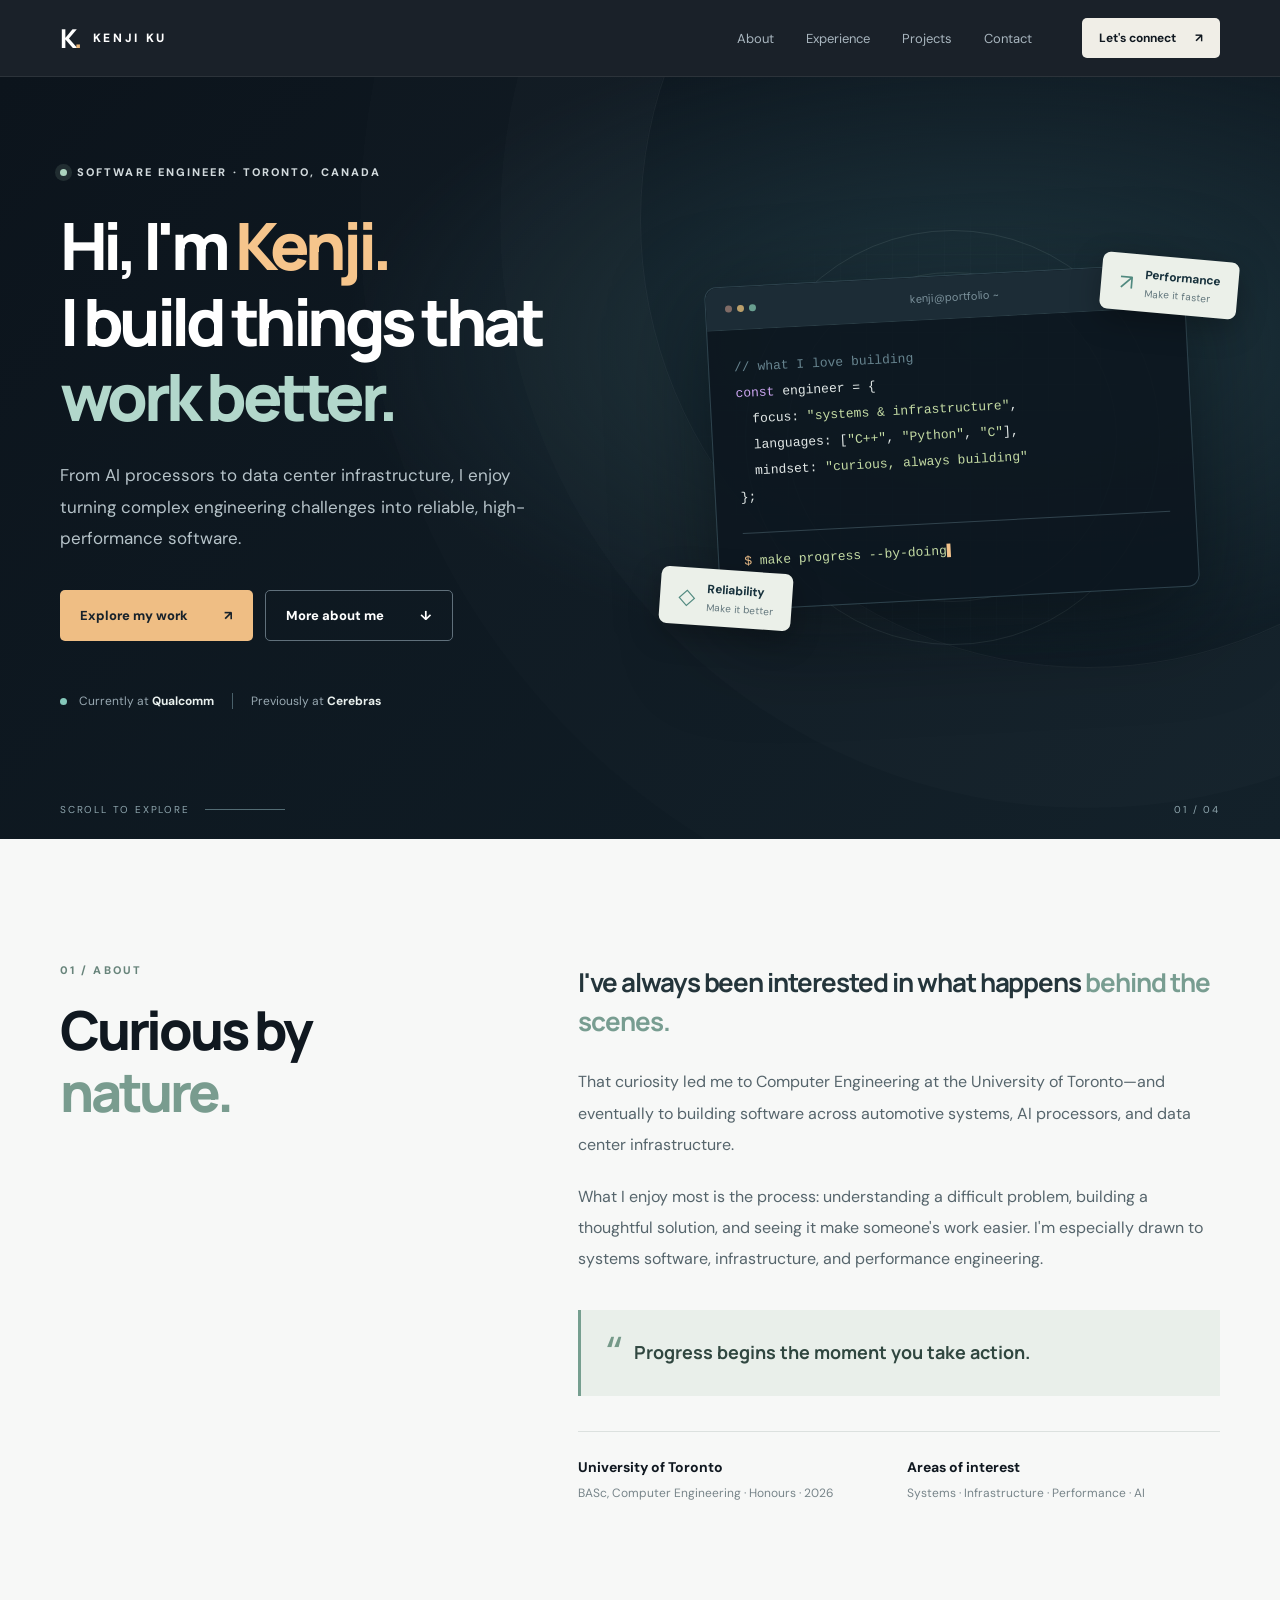
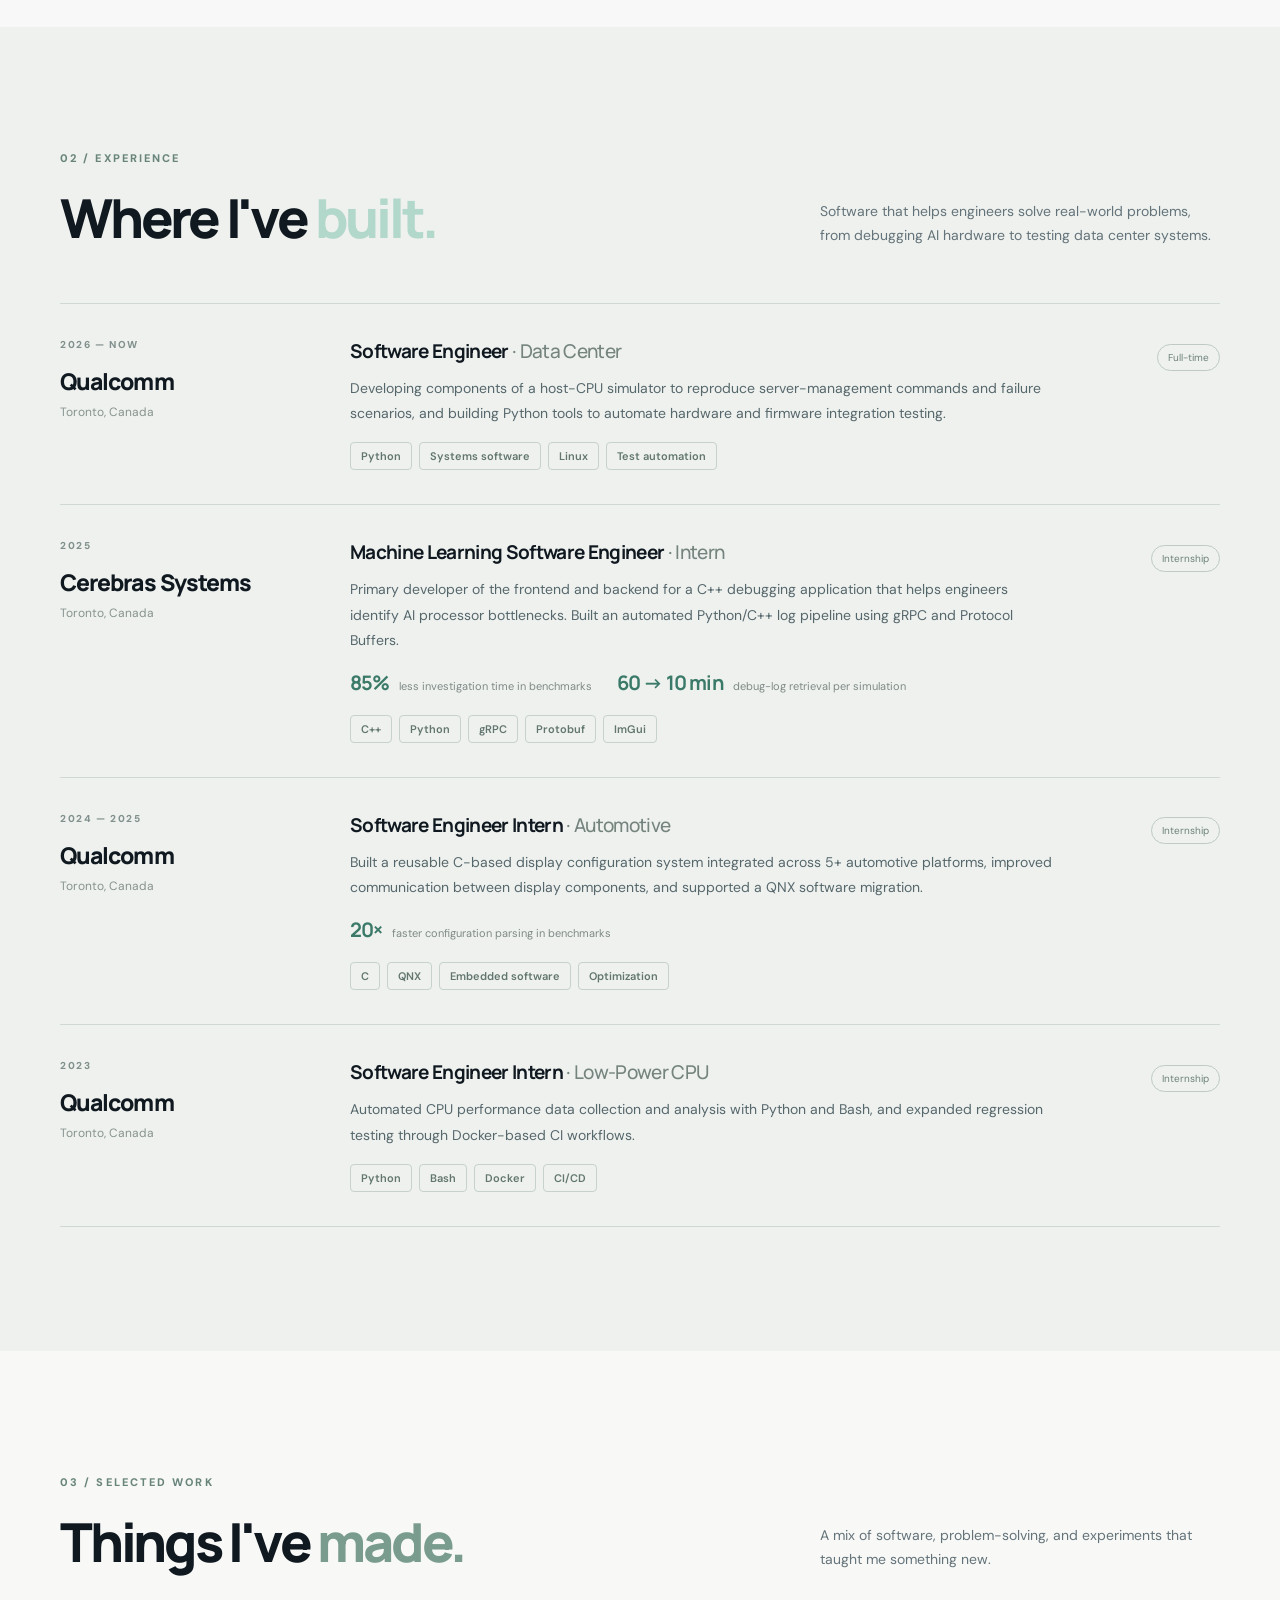
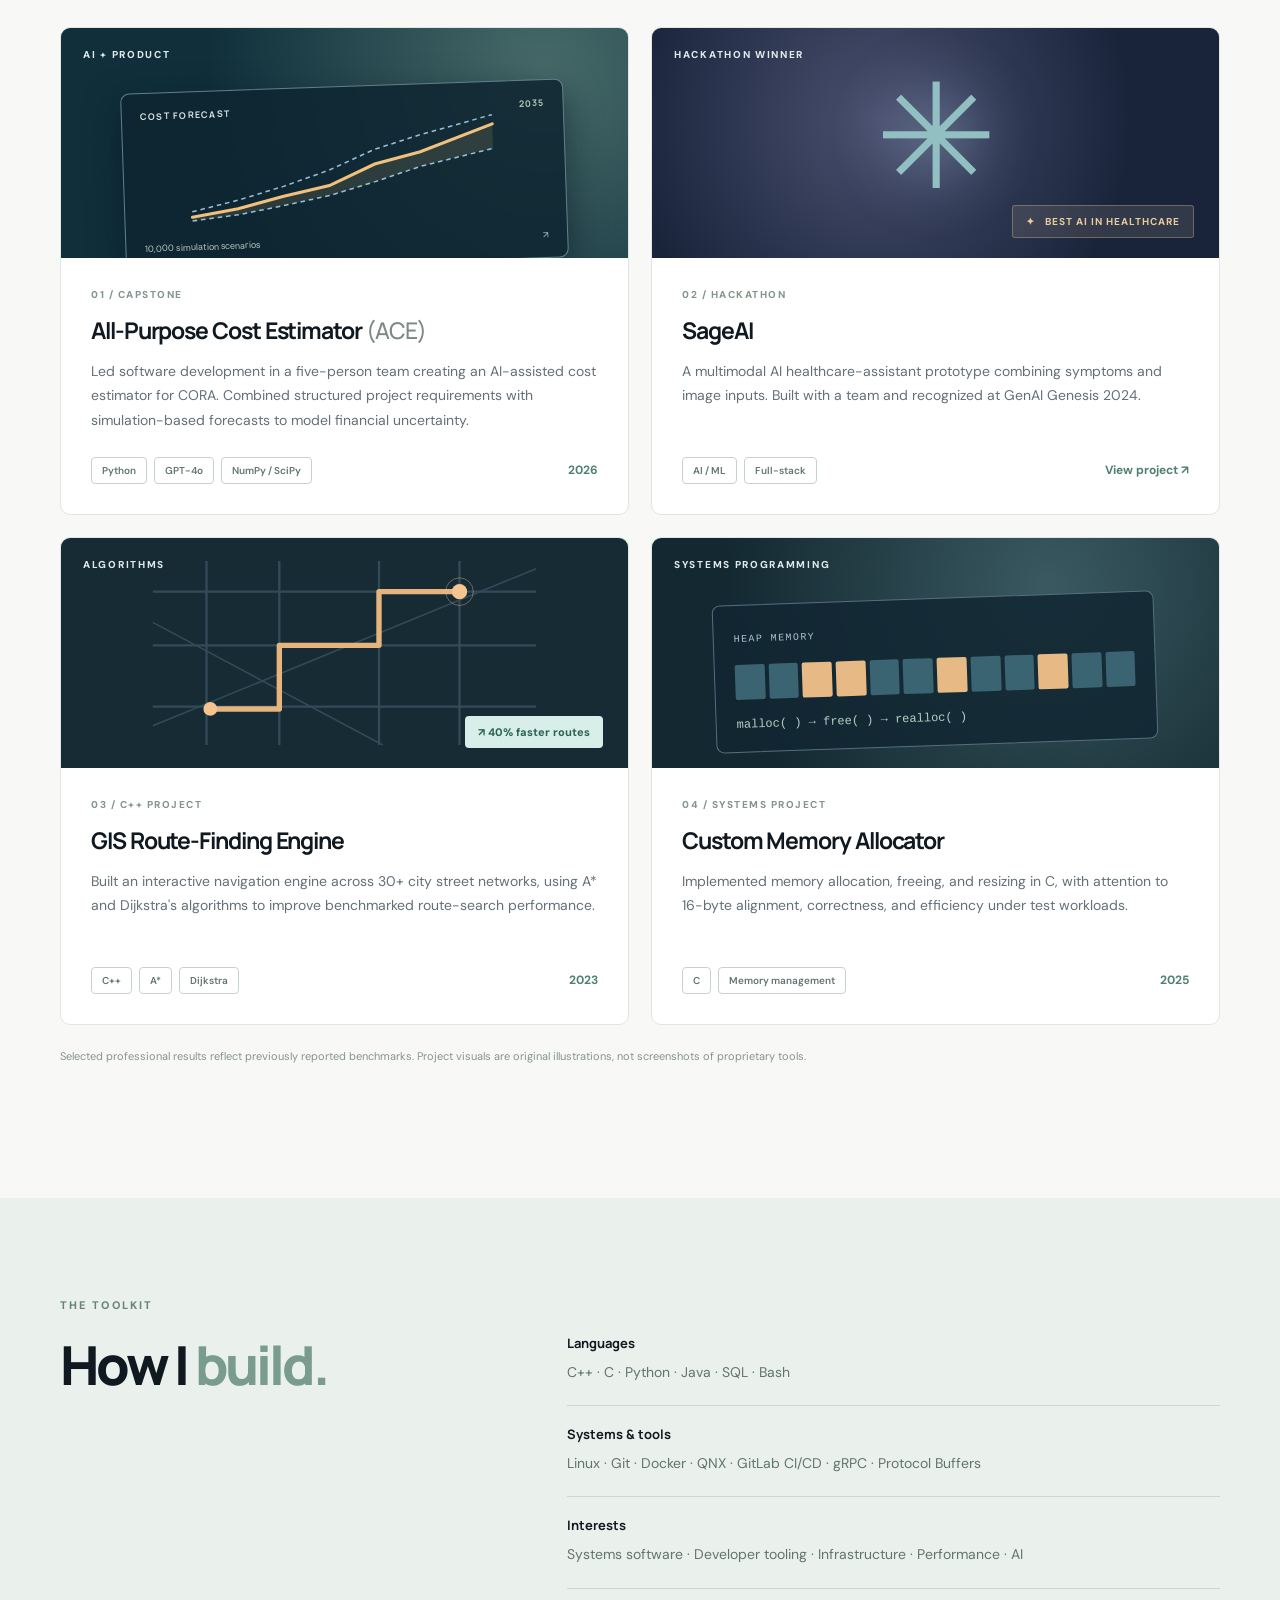
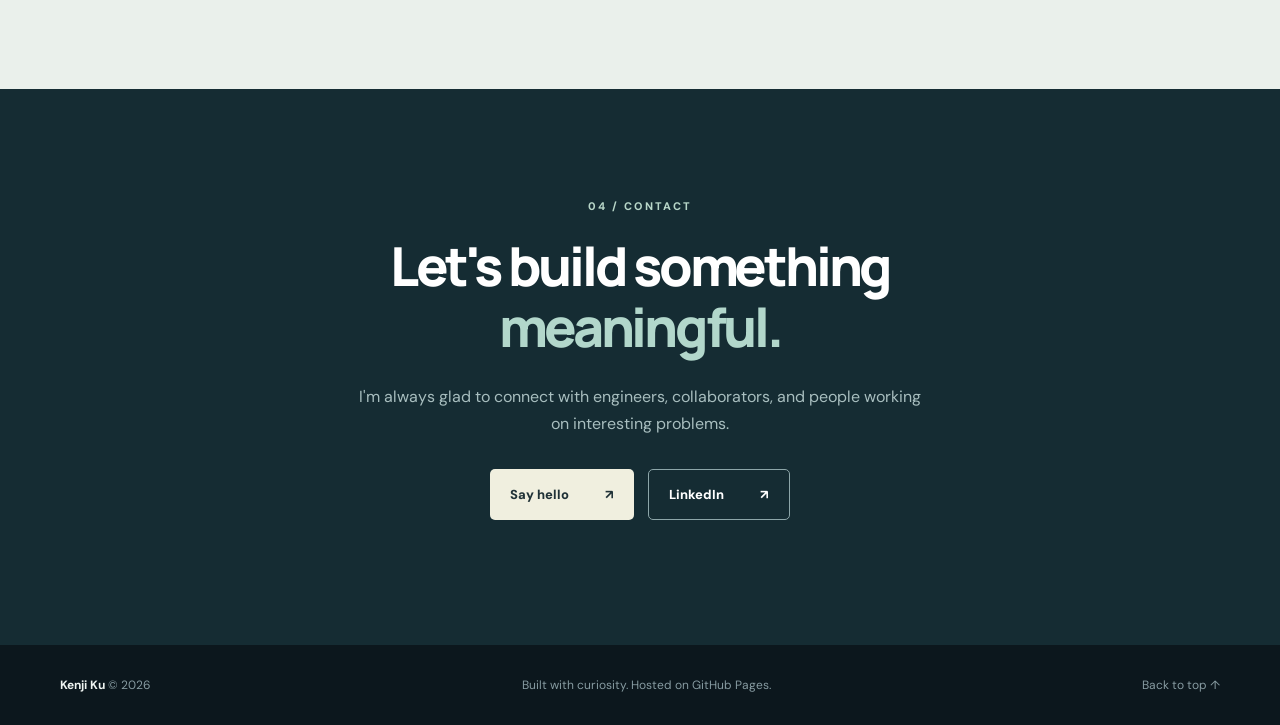
==== index.html @ 63a319c4 "Add files via upload" ====
<!doctype html>
<html lang="en">
<head>
  <meta charset="UTF-8" />
  <meta name="viewport" content="width=device-width, initial-scale=1" />
  <meta name="theme-color" content="#0c1118" />
  <meta name="description" content="Kenji Ku — Software Engineer building systems software, developer tools, and high-performance infrastructure." />
  <meta property="og:title" content="Kenji Ku | Software Engineer" />
  <meta property="og:description" content="Systems software, infrastructure, C++ and Python. Explore selected work and projects by Kenji Ku." />
  <meta property="og:type" content="website" />
  <title>Kenji Ku — Software Engineer</title>
  <link rel="icon" href="assets/favicon.svg" type="image/svg+xml" />
  <link rel="stylesheet" href="style.css" />
  <script defer src="script.js"></script>
</head>
<body>
  <a class="skip" href="#main">Skip to content</a>
  <header class="site-header"><div class="wrap nav">
    <a href="#top" class="brand"><span class="brand-mark">K<span class="accent">.</span></span><span>KENJI KU</span></a>
    <nav id="primary-nav" aria-label="Main navigation"><a href="#about">About</a><a href="#experience">Experience</a><a href="#projects">Projects</a><a href="#contact">Contact</a></nav>
    <a class="nav-action" href="mailto:kenji270403@gmail.com">Let's connect <span aria-hidden="true">↗</span></a>
    <button class="menu-toggle" type="button" aria-label="Toggle menu" aria-expanded="false" aria-controls="primary-nav"><span></span><span></span><span></span></button>
  </div></header>
  <main id="main">
    <section class="hero" id="top"><div class="hero-glow"></div><div class="wrap hero-grid">
      <div class="hero-copy">
        <div class="eyebrow"><span class="pulse"></span> SOFTWARE ENGINEER · TORONTO, CANADA</div>
        <h1>Hi, I'm <span class="name">Kenji.</span><br/>I build things that <em>work better.</em></h1>
        <p class="hero-intro">From AI processors to data center infrastructure, I enjoy turning complex engineering challenges into reliable, high-performance software.</p>
        <div class="hero-buttons"><a class="button button-primary" href="#projects">Explore my work <span>↗</span></a><a class="button button-ghost" href="#about">More about me <span>↓</span></a></div>
        <div class="hero-meta"><span><i></i> Currently at <strong>Qualcomm</strong></span><span class="meta-divider"></span><span>Previously at <strong>Cerebras</strong></span></div>
      </div>
      <div class="hero-art" aria-label="Illustration of interconnected software modules">
        <div class="art-grid"></div><div class="art-orbit orbit-a"></div><div class="art-orbit orbit-b"></div>
        <div class="terminal"><div class="terminal-top"><span class="dots"><b></b><b></b><b></b></span><span>kenji@portfolio ~</span><span>⌘</span></div><div class="terminal-body"><span class="term-muted">// what I love building</span><p><span class="term-purple">const</span> engineer = {</p><p>&nbsp; focus: <span class="term-green">"systems & infrastructure"</span>,</p><p>&nbsp; languages: [<span class="term-green">"C++"</span>, <span class="term-green">"Python"</span>, <span class="term-green">"C"</span>],</p><p>&nbsp; mindset: <span class="term-green">"curious, always building"</span></p><p>};</p><div class="terminal-line">$ <span class="type-text">make progress --by-doing</span><span class="caret">▌</span></div></div></div>
        <div class="floating-chip chip-top"><span class="chip-icon">↗</span><span><strong>Performance</strong><small>Make it faster</small></span></div><div class="floating-chip chip-bottom"><span class="chip-icon">◇</span><span><strong>Reliability</strong><small>Make it better</small></span></div>
      </div>
    </div><div class="wrap hero-bottom"><span>SCROLL TO EXPLORE</span><span class="scroll-line"></span><span>01 / 04</span></div></section>

    <section class="section about-section" id="about"><div class="wrap section-grid"><div class="section-side"><div class="section-num">01 / ABOUT</div><h2>Curious by<br/><em>nature.</em></h2></div><div class="section-main"><p class="lead">I've always been interested in what happens <span>behind the scenes.</span></p><p>That curiosity led me to Computer Engineering at the University of Toronto—and eventually to building software across automotive systems, AI processors, and data center infrastructure.</p><p>What I enjoy most is the process: understanding a difficult problem, building a thoughtful solution, and seeing it make someone's work easier. I'm especially drawn to systems software, infrastructure, and performance engineering.</p><div class="quote"><span>“</span><p>Progress begins the moment you take action.</p></div><div class="facts"><div><strong>University of Toronto</strong><small>BASc, Computer Engineering · Honours · 2026</small></div><div><strong>Areas of interest</strong><small>Systems · Infrastructure · Performance · AI</small></div></div></div></div></section>

    <section class="section experience-section" id="experience"><div class="wrap"><div class="section-heading"><div><div class="section-num">02 / EXPERIENCE</div><h2>Where I've <em>built.</em></h2></div><p>Software that helps engineers solve real-world problems, from debugging AI hardware to testing data center systems.</p></div>
      <div class="timeline">
        <article class="job"><div class="job-left"><div class="job-year">2026 — NOW</div><div class="job-company">Qualcomm</div><div class="job-place">Toronto, Canada</div></div><div class="job-content"><div class="job-top"><h3>Software Engineer <span>· Data Center</span></h3><span class="job-type">Full-time</span></div><p>Developing components of a host-CPU simulator to reproduce server-management commands and failure scenarios, and building Python tools to automate hardware and firmware integration testing.</p><div class="chips"><span>Python</span><span>Systems software</span><span>Linux</span><span>Test automation</span></div></div></article>
        <article class="job"><div class="job-left"><div class="job-year">2025</div><div class="job-company">Cerebras Systems</div><div class="job-place">Toronto, Canada</div></div><div class="job-content"><div class="job-top"><h3>Machine Learning Software Engineer <span>· Intern</span></h3><span class="job-type">Internship</span></div><p>Primary developer of the frontend and backend for a C++ debugging application that helps engineers identify AI processor bottlenecks. Built an automated Python/C++ log pipeline using gRPC and Protocol Buffers.</p><div class="impact"><strong>85%</strong><span>less investigation time in benchmarks</span><strong>60 → 10 min</strong><span>debug-log retrieval per simulation</span></div><div class="chips"><span>C++</span><span>Python</span><span>gRPC</span><span>Protobuf</span><span>ImGui</span></div></div></article>
        <article class="job"><div class="job-left"><div class="job-year">2024 — 2025</div><div class="job-company">Qualcomm</div><div class="job-place">Toronto, Canada</div></div><div class="job-content"><div class="job-top"><h3>Software Engineer Intern <span>· Automotive</span></h3><span class="job-type">Internship</span></div><p>Built a reusable C-based display configuration system integrated across 5+ automotive platforms, improved communication between display components, and supported a QNX software migration.</p><div class="impact"><strong>20×</strong><span>faster configuration parsing in benchmarks</span></div><div class="chips"><span>C</span><span>QNX</span><span>Embedded software</span><span>Optimization</span></div></div></article>
        <article class="job"><div class="job-left"><div class="job-year">2023</div><div class="job-company">Qualcomm</div><div class="job-place">Toronto, Canada</div></div><div class="job-content"><div class="job-top"><h3>Software Engineer Intern <span>· Low-Power CPU</span></h3><span class="job-type">Internship</span></div><p>Automated CPU performance data collection and analysis with Python and Bash, and expanded regression testing through Docker-based CI workflows.</p><div class="chips"><span>Python</span><span>Bash</span><span>Docker</span><span>CI/CD</span></div></div></article>
      </div>
    </div></section>

    <section class="section projects-section" id="projects"><div class="wrap"><div class="section-heading"><div><div class="section-num">03 / SELECTED WORK</div><h2>Things I've <em>made.</em></h2></div><p>A mix of software, problem-solving, and experiments that taught me something new.</p></div>
      <div class="project-grid">
        <article class="project project-large"><div class="project-visual visual-ace"><span class="visual-label">AI + PRODUCT</span><div class="chart-art"><div class="chart-title">COST FORECAST <span>2035</span></div><svg viewBox="0 0 420 150" role="img" aria-label="Illustrative forecast chart"><path d="M10 125 L70 116 L130 102 L190 90 L250 64 L310 50 L405 17" fill="none" stroke="#f1c07d" stroke-width="4" stroke-linecap="round"/><path d="M10 130 L70 124 L130 114 L190 103 L250 87 L310 69 L405 49" fill="none" stroke="#96bed7" stroke-width="2" stroke-dasharray="6 5"/><path d="M10 118 L70 105 L130 89 L190 70 L250 45 L310 28 L405 5" fill="none" stroke="#96bed7" stroke-width="2" stroke-dasharray="6 5"/><path d="M10 125 L70 116 L130 102 L190 90 L250 64 L310 50 L405 17 L405 49 L310 69 L250 87 L190 103 L130 114 L70 124 L10 130Z" fill="#f1c07d" opacity=".12"/></svg><div class="chart-bottom">10,000 simulation scenarios <span>↗</span></div></div></div><div class="project-copy"><div class="project-index">01 / CAPSTONE</div><h3>All-Purpose Cost Estimator <span>(ACE)</span></h3><p>Led software development in a five-person team creating an AI-assisted cost estimator for CORA. Combined structured project requirements with simulation-based forecasts to model financial uncertainty.</p><div class="project-footer"><div class="chips"><span>Python</span><span>GPT-4o</span><span>NumPy / SciPy</span></div><span class="project-year">2026</span></div></div></article>
        <article class="project"><div class="project-visual visual-sage"><span class="visual-label">HACKATHON WINNER</span><div class="sage-emblem">✳</div><div class="award-visual"><span>✦</span> BEST AI IN HEALTHCARE</div></div><div class="project-copy"><div class="project-index">02 / HACKATHON</div><h3>SageAI</h3><p>A multimodal AI healthcare-assistant prototype combining symptoms and image inputs. Built with a team and recognized at GenAI Genesis 2024.</p><div class="project-footer"><div class="chips"><span>AI / ML</span><span>Full-stack</span></div><a class="project-link" href="https://devpost.com/software/sageai" target="_blank" rel="noopener noreferrer" aria-label="View SageAI project on Devpost">View project ↗</a></div></div></article>
        <article class="project"><div class="project-visual visual-map"><span class="visual-label">ALGORITHMS</span><svg class="map-lines" viewBox="0 0 500 240" role="img" aria-label="Stylized street map route illustration"><g fill="none" stroke="#334b58" stroke-width="3"><path d="M0 40H500M0 110H500M0 190H500M70 0V240M165 0V240M295 0V240M400 0V240"/><path d="M0 215L500 10M0 80L300 240" stroke-width="2"/></g><path d="M75 193 L165 193 L165 110 L295 110 L295 40 L400 40" fill="none" stroke="#e5b57d" stroke-width="7" stroke-linecap="round" stroke-linejoin="round"/><circle cx="75" cy="193" r="9" fill="#f6c48f"/><circle cx="400" cy="40" r="10" fill="#f6c48f"/><circle cx="400" cy="40" r="18" fill="none" stroke="#f6c48f" opacity=".5"/></svg><div class="map-badge">↗ 40% faster routes</div></div><div class="project-copy"><div class="project-index">03 / C++ PROJECT</div><h3>GIS Route-Finding Engine</h3><p>Built an interactive navigation engine across 30+ city street networks, using A* and Dijkstra's algorithms to improve benchmarked route-search performance.</p><div class="project-footer"><div class="chips"><span>C++</span><span>A*</span><span>Dijkstra</span></div><span class="project-year">2023</span></div></div></article>
        <article class="project"><div class="project-visual visual-memory"><span class="visual-label">SYSTEMS PROGRAMMING</span><div class="memory-grid"><span class="mem-label">HEAP MEMORY</span><div class="mem-blocks"><i></i><i></i><i class="active"></i><i class="active"></i><i></i><i></i><i class="active"></i><i></i><i></i><i class="active"></i><i></i><i></i></div><div class="mem-code">malloc( ) → free( ) → realloc( )</div></div></div><div class="project-copy"><div class="project-index">04 / SYSTEMS PROJECT</div><h3>Custom Memory Allocator</h3><p>Implemented memory allocation, freeing, and resizing in C, with attention to 16-byte alignment, correctness, and efficiency under test workloads.</p><div class="project-footer"><div class="chips"><span>C</span><span>Memory management</span></div><span class="project-year">2025</span></div></div></article>
      </div>
      <p class="project-note">Selected professional results reflect previously reported benchmarks. Project visuals are original illustrations, not screenshots of proprietary tools.</p>
    </div></section>

    <section class="section skills-section"><div class="wrap"><div class="section-num">THE TOOLKIT</div><div class="skills-row"><h2>How I <em>build.</em></h2><div class="skills-content"><div><h3>Languages</h3><p>C++ · C · Python · Java · SQL · Bash</p></div><div><h3>Systems & tools</h3><p>Linux · Git · Docker · QNX · GitLab CI/CD · gRPC · Protocol Buffers</p></div><div><h3>Interests</h3><p>Systems software · Developer tooling · Infrastructure · Performance · AI</p></div></div></div></div></section>
    <section class="contact-section" id="contact"><div class="wrap contact-inner"><div class="section-num">04 / CONTACT</div><h2>Let's build something <em>meaningful.</em></h2><p>I'm always glad to connect with engineers, collaborators, and people working on interesting problems.</p><div class="contact-actions"><a class="button button-light" href="mailto:kenji270403@gmail.com">Say hello <span>↗</span></a><a class="button button-outline-light" href="https://www.linkedin.com/in/kenji-ku/" target="_blank" rel="noopener noreferrer">LinkedIn <span>↗</span></a></div></div></section>
  </main>
  <footer><div class="wrap footer-inner"><span><strong>Kenji Ku</strong> © <span id="year">2026</span></span><span>Built with curiosity. Hosted on GitHub Pages.</span><a href="#top">Back to top ↑</a></div></footer>
</body></html>
---- style.css ----
@import url('https://fonts.googleapis.com/css2?family=DM+Sans:wght@400;500;600;700&family=Manrope:wght@400;500;600;700;800&display=swap');
:root{--ink:#101820;--muted:#62707a;--paper:#f7f8f7;--line:#dce1df;--dark:#0c141c;--dark2:#111d26;--gold:#eab77c;--teal:#b3dad0}*{box-sizing:border-box}html{scroll-behavior:smooth;scroll-padding-top:80px}body{margin:0;font-family:'DM Sans',sans-serif;color:var(--ink);background:var(--paper);-webkit-font-smoothing:antialiased}a{color:inherit;text-decoration:none}button{font:inherit}.wrap{width:min(1160px,calc(100% - 72px));margin:auto}.skip{position:absolute;left:-9999px;top:10px;background:white;padding:10px;z-index:99}.skip:focus{left:10px}.site-header{background:#0c141cf0;border-bottom:1px solid #ffffff14;position:sticky;top:0;z-index:50;backdrop-filter:blur(18px)}.nav{height:76px;display:flex;align-items:center;gap:50px}.brand{font-size:12px;letter-spacing:.22em;font-weight:800;color:#fff;display:flex;align-items:center;gap:13px;white-space:nowrap}.brand-mark{font-family:Manrope,sans-serif;font-size:26px;letter-spacing:-.1em}.accent{color:var(--gold)}.nav nav{display:flex;gap:32px;margin-left:auto}.nav nav a{font-size:13px;color:#a9b6bf;transition:.2s}.nav nav a:hover{color:white}.nav-action{font-size:12px;background:#f0eee7;padding:12px 17px;border-radius:5px;font-weight:700;white-space:nowrap}.nav-action span{margin-left:16px}.menu-toggle{display:none}.hero{background:radial-gradient(ellipse at 77% 35%,#1f3740 0%,transparent 46%),linear-gradient(135deg,#0c141c 0%,#111f28 100%);color:#fff;position:relative;overflow:hidden}.hero-glow{position:absolute;right:-20%;top:-40%;width:70vw;height:70vw;border-radius:50%;border:1px solid #ffffff0d;box-shadow:0 0 0 140px #ffffff03,0 0 0 280px #ffffff02}.hero-grid{min-height:655px;display:grid;grid-template-columns:1.05fr .95fr;align-items:center;gap:32px;padding:88px 0 70px;position:relative}.eyebrow,.section-num{font-size:11px;font-weight:800;letter-spacing:.19em}.eyebrow{color:#d2dadd;display:flex;align-items:center;gap:10px}.pulse{height:7px;width:7px;background:#acd3be;border-radius:50%;box-shadow:0 0 0 5px #acd3be20}h1,h2,h3,p{margin-top:0}h1,h2,h3{font-family:Manrope,sans-serif}h1{font-size:clamp(45px,5.1vw,76px);line-height:1.16;letter-spacing:-.069em;margin:29px 0 25px;font-weight:800}h1 .name{color:#f6c58c}h1 em,h2 em{font-style:normal;color:#b2d7cb}.hero-intro{font-size:17px;line-height:1.85;color:#b6c3c9;max-width:510px}.hero-buttons{display:flex;gap:12px;margin-top:36px}.button{display:inline-flex;align-items:center;gap:36px;font-size:13px;font-weight:800;padding:16px 20px;border-radius:5px;transition:transform .2s,background .2s}.button:hover{transform:translateY(-3px)}.button-primary{background:#efbe84;color:#17222b}.button-ghost{color:white;border:1px solid #60707b}.hero-meta{display:flex;align-items:center;gap:18px;color:#98a8b1;font-size:12px;margin-top:52px}.hero-meta i{display:inline-block;width:7px;height:7px;background:#85c8ba;border-radius:100%;margin-right:9px}.hero-meta strong{color:#e9f0ee}.meta-divider{height:16px;width:1px;background:#49606a}.hero-art{height:470px;position:relative;display:flex;align-items:center;justify-content:center}.art-grid{position:absolute;inset:0;background-image:linear-gradient(#a0c6d50a 1px,transparent 1px),linear-gradient(90deg,#a0c6d50a 1px,transparent 1px);background-size:26px 26px;mask-image:radial-gradient(ellipse,#000 40%,transparent 73%)}.art-orbit{position:absolute;border:1px solid #c4dfdb1c;border-radius:100%;width:415px;height:415px}.orbit-b{width:330px;height:330px}.terminal{width:92%;max-width:480px;position:relative;background:#0d161fe8;border:1px solid #5f839066;box-shadow:0 28px 90px #03070b80;border-radius:12px;transform:rotate(-3deg)}.terminal-top{background:#1c2c36;border-radius:12px 12px 0 0;border-bottom:1px solid #4e666b4d;display:flex;justify-content:space-between;align-items:center;padding:14px 19px;font-size:11px;color:#7c929c}.dots{display:flex;gap:5px}.dots b{height:7px;width:7px;border-radius:50%;background:#7f6b66}.dots b:nth-child(2){background:#ba9f6a}.dots b:nth-child(3){background:#699f90}.terminal-body{font-family:ui-monospace,SFMono-Regular,Menlo,Consolas,monospace;padding:27px 25px 36px;font-size:clamp(10px,1.05vw,13px);line-height:1.7;color:#e2e8e7}.terminal-body p{margin:4px 0}.term-muted{color:#67848f}.term-purple{color:#cba5f0}.term-green{color:#c4dba4}.terminal-line{border-top:1px solid #31434d;margin-top:23px;padding-top:17px;color:#f2c28b}.type-text{color:#c4dba4}.caret{animation:blink 1s infinite}@keyframes blink{50%{opacity:0}}.floating-chip{position:absolute;background:#ebf0e9;color:#17313c;display:flex;align-items:center;gap:12px;padding:12px 18px;border-radius:8px;box-shadow:0 10px 30px #0004;z-index:2}.floating-chip strong,.floating-chip small{display:block}.floating-chip strong{font-size:12px}.floating-chip small{font-size:10px;color:#63777d;margin-top:4px}.chip-icon{font-size:22px;color:#50897f}.chip-top{right:-18px;top:55px;transform:rotate(5deg)}.chip-bottom{left:-24px;bottom:45px;transform:rotate(4deg)}.hero-bottom{height:60px;display:flex;align-items:center;gap:15px;color:#8fa6ae;font-size:10px;letter-spacing:.18em;position:relative}.scroll-line{height:1px;background:#536c74;width:80px}.hero-bottom span:last-child{margin-left:auto}.section{padding:124px 0}.section-num{color:#68847b;margin-bottom:22px}.section-grid{display:grid;grid-template-columns:.8fr 1.2fr;gap:90px}.section h2,.contact-section h2{font-size:clamp(35px,4.2vw,57px);line-height:1.14;letter-spacing:-.06em;margin:0;font-weight:800}.about-section h2 em,.projects-section h2 em,.skills-section h2 em{color:#799c8f}.section-main{max-width:700px}.section-main p{font-size:16px;line-height:1.95;color:#56656c;margin-bottom:21px}.section-main .lead{font-family:Manrope;font-size:26px;line-height:1.48;font-weight:700;color:#24353b;letter-spacing:-.04em;margin-bottom:26px}.lead span{color:#789d91}.quote{display:flex;align-items:start;gap:12px;background:#e9efea;border-left:3px solid #769f90;padding:20px 25px;margin:35px 0}.quote>span{font-size:46px;line-height:1;color:#759989}.quote p{font-family:Manrope;font-weight:700;font-size:18px;color:#304740;margin:0;padding-top:5px}.facts{border-top:1px solid var(--line);display:grid;grid-template-columns:1fr 1fr;gap:15px;padding-top:26px}.facts strong,.facts small{display:block}.facts strong{font-size:14px;margin-bottom:8px}.facts small{color:#78858a;font-size:12px;line-height:1.6}.experience-section{background:#eef1ee}.section-heading{display:flex;justify-content:space-between;align-items:end;gap:45px;margin-bottom:55px}.section-heading p{max-width:400px;color:#64737a;line-height:1.7;font-size:14px;margin:0}.timeline{border-top:1px solid #cfd8d4}.job{display:grid;grid-template-columns:240px 1fr;border-bottom:1px solid #cfd8d4;padding:34px 0;gap:50px}.job-year{font-size:10px;letter-spacing:.16em;color:#81908d;font-weight:800;margin-bottom:14px}.job-company{font-family:Manrope;font-size:23px;font-weight:800;letter-spacing:-.04em}.job-place{font-size:12px;color:#87938f;margin-top:7px}.job-top{display:flex;justify-content:space-between;align-items:center;gap:12px}.job h3{font-size:19px;letter-spacing:-.035em;margin:0 0 12px}.job h3 span{font-weight:500;color:#75847f}.job-type{border:1px solid #bfcac4;border-radius:30px;padding:6px 10px;color:#6e827c;font-size:10px}.job-content p{font-size:14px;line-height:1.8;color:#56676c;max-width:710px;margin-bottom:16px}.chips{display:flex;flex-wrap:wrap;gap:7px}.chips span{border:1px solid #c7d2cd;color:#62766f;padding:6px 10px;border-radius:4px;font-size:11px;font-weight:600}.impact{display:flex;align-items:baseline;gap:9px;margin:11px 0 19px;flex-wrap:wrap}.impact strong{font-family:Manrope;font-size:20px;letter-spacing:-.04em;color:#3b7a68}.impact span{color:#7f8a87;font-size:11px;margin-right:16px}.projects-section{background:#f8f9f7}.project-grid{display:grid;grid-template-columns:1fr 1fr;gap:22px}.project{background:white;border:1px solid #e1e6e2;border-radius:10px;overflow:hidden;transition:transform .2s,box-shadow .2s}.project:hover{transform:translateY(-5px);box-shadow:0 15px 35px #1a28260d}.project-visual{height:230px;position:relative;overflow:hidden;padding:23px}.visual-label{position:absolute;top:20px;left:22px;font-size:10px;letter-spacing:.17em;font-weight:800;color:#e0ebe9;z-index:2}.visual-ace{background:radial-gradient(circle at 85% 20%,#476b6a,#102f3b 65%)}.chart-art{margin:35px auto 0;width:85%;max-width:470px;padding:16px 18px;background:#0e2531de;border:1px solid #5d808a;border-radius:9px;box-shadow:0 12px 35px #09131f88;transform:rotate(-2deg)}.chart-title{font:700 9px Manrope;letter-spacing:.14em;color:#dae5e1;display:flex;justify-content:space-between}.chart-title span{color:#b4c5bb}.chart-art svg{width:100%;height:115px}.chart-bottom{font-size:9px;color:#b7c5c2;display:flex;justify-content:space-between}.visual-sage{background:radial-gradient(circle at 40% 40%,#4a506f,#19243b 69%)}.sage-emblem{position:absolute;font-size:146px;color:#92bfc2;left:50%;top:48%;transform:translate(-50%,-50%);text-shadow:0 0 55px #b5d6ed88}.award-visual{position:absolute;bottom:20px;right:25px;background:#d7c19d22;color:#e9cd9f;border:1px solid #e8c88b55;padding:9px 13px;border-radius:3px;letter-spacing:.1em;font-size:10px;font-weight:700}.award-visual span{margin-right:7px}.visual-map{background:#162b34}.map-lines{width:100%;height:100%}.map-badge{position:absolute;right:25px;bottom:20px;background:#d8eee8;color:#2b6456;padding:9px 13px;font-size:11px;font-weight:800;border-radius:4px}.visual-memory{background:radial-gradient(circle at 70% 20%,#3a5960,#132831 75%)}.memory-grid{position:absolute;top:60px;left:11%;width:78%;background:#112632d9;border:1px solid #54707c;padding:20px;border-radius:8px;transform:rotate(-2deg)}.mem-label{font-size:10px;color:#a9c5cd;font-family:monospace;letter-spacing:.14em}.mem-blocks{display:grid;grid-template-columns:repeat(12,1fr);gap:4px;margin:18px 0}.mem-blocks i{height:35px;background:#3b6472;border-radius:2px}.mem-blocks i.active{background:#e7b984}.mem-code{font-size:12px;color:#b4d1c3;font-family:monospace}.project-copy{padding:30px}.project-index{color:#84968b;letter-spacing:.15em;font-size:10px;font-weight:800;margin-bottom:13px}.project h3{font-size:23px;letter-spacing:-.047em;margin-bottom:13px}.project h3 span{font-weight:500;color:#7b8a83}.project p{font-size:14px;line-height:1.75;color:#637078;min-height:74px}.project-footer{display:flex;align-items:center;justify-content:space-between;gap:8px;flex-wrap:wrap;margin-top:24px}.project .chips span{font-size:10px}.project-year,.project-link{font-size:12px;font-weight:700;color:#4f8072}.project-link:hover{text-decoration:underline}.project-note{font-size:11px;color:#86938e;margin-top:24px}.skills-section{background:#eaf0eb;padding:100px 0}.skills-row{display:grid;grid-template-columns:1fr 1.4fr;gap:40px}.skills-content{display:grid;gap:19px}.skills-content>div{border-bottom:1px solid #ccd7d0;padding-bottom:20px}.skills-content h3{font-size:13px;margin:0 0 8px}.skills-content p{font-size:14px;color:#62756d;margin:0;line-height:1.8}.contact-section{background:#152c33;color:white;text-align:center;padding:110px 0 125px}.contact-section .section-num{color:#b7d6c8}.contact-section h2{max-width:700px;margin:0 auto}.contact-section p{color:#a8bebf;font-size:16px;line-height:1.7;max-width:570px;margin:26px auto 32px}.contact-actions{display:flex;justify-content:center;gap:14px}.button-light{background:#f0efdf;color:#203237}.button-outline-light{border:1px solid #8da6a9;color:#fff}footer{background:#0c171d;color:#879ba1;font-size:12px}.footer-inner{min-height:80px;display:flex;align-items:center;justify-content:space-between;gap:20px}footer strong{color:#eff4f1}footer a:hover{color:#fff}
@media(max-width:980px){.wrap{width:min(100% - 44px,1160px)}.nav{gap:25px}.nav nav{gap:18px}.hero-grid{min-height:580px}.hero-art{height:370px}.terminal-body{padding:22px 15px}.floating-chip{display:none}.section-grid{gap:35px}.job{grid-template-columns:180px 1fr;gap:26px}}@media(max-width:720px){.nav{height:65px}.nav-action{margin-left:auto;padding:9px 12px}.nav nav{display:none;position:absolute;top:65px;left:0;right:0;background:#13232c;padding:20px 30px;flex-direction:column;gap:22px}.nav nav.open{display:flex}.menu-toggle{display:flex;background:none;border:0;flex-direction:column;gap:4px;padding:10px;cursor:pointer}.menu-toggle span{display:block;width:20px;height:2px;background:white}.hero-grid{grid-template-columns:1fr;padding:70px 0 20px;min-height:auto}.hero-art{height:310px}.terminal{max-width:400px}.hero-meta{margin-top:35px}.hero-bottom{height:45px}.section{padding:78px 0}.section-grid,.skills-row{grid-template-columns:1fr}.section-side h2{margin-bottom:20px}.section-heading{display:block;margin-bottom:35px}.section-heading h2{margin-bottom:20px}.job{grid-template-columns:1fr;gap:15px}.job-company{font-size:19px}.job-year{margin-bottom:6px}.job-top{align-items:start}.project-grid{grid-template-columns:1fr}.project-copy{padding:24px}.project p{min-height:0}.facts{grid-template-columns:1fr}.footer-inner{flex-direction:column;justify-content:center;padding:20px 0;text-align:center}.contact-section{padding:78px 0}}@media(max-width:430px){.wrap{width:calc(100% - 34px)}.brand{font-size:10px;gap:8px}.brand-mark{font-size:23px}.nav-action{font-size:11px}.hero-buttons{flex-wrap:wrap}.hero-intro{font-size:15px}.hero-meta{flex-wrap:wrap;gap:8px}.meta-divider{display:none}.terminal-body{font-size:9.5px}.hero-art{height:260px}.terminal{width:100%}.section-main .lead{font-size:23px}.job-top{flex-direction:column}.job-type{margin-bottom:6px}}
@media(prefers-reduced-motion:reduce){html{scroll-behavior:auto}*,*:before,*:after{animation:none!important;transition:none!important}}
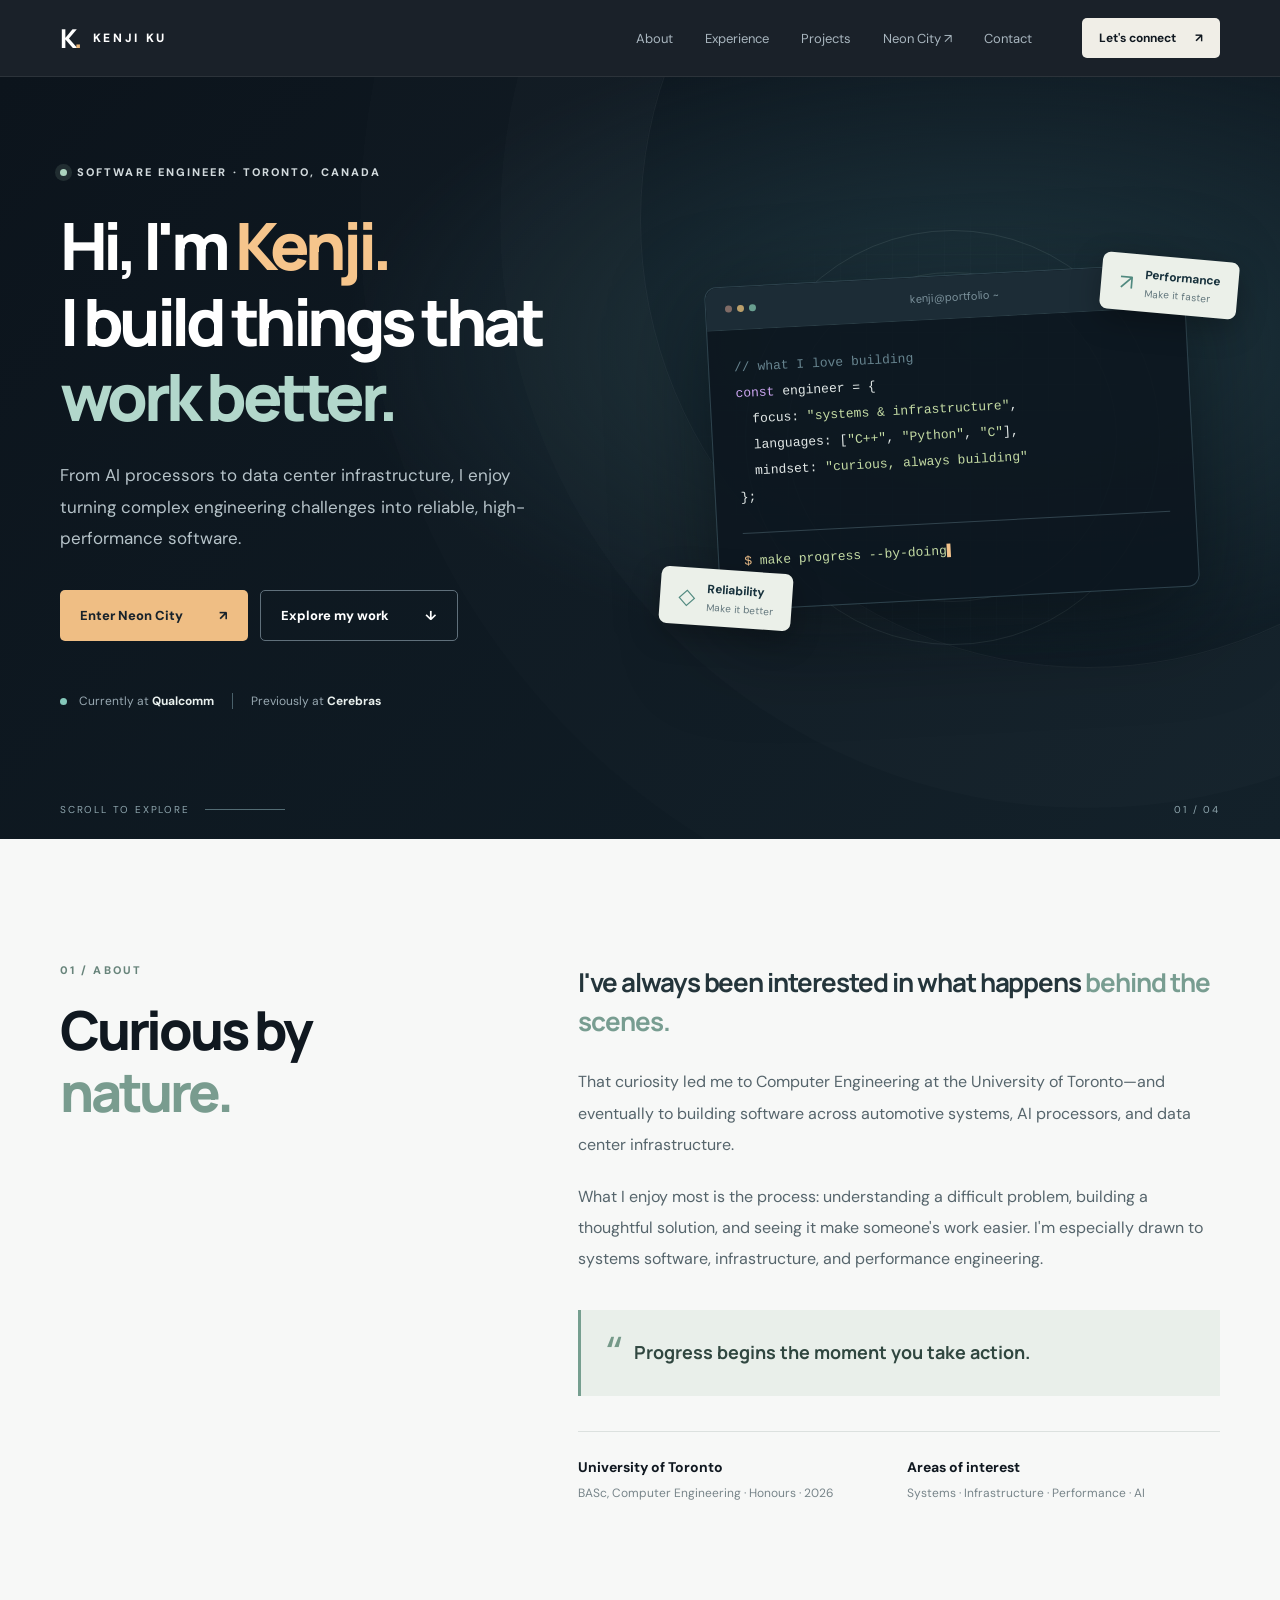
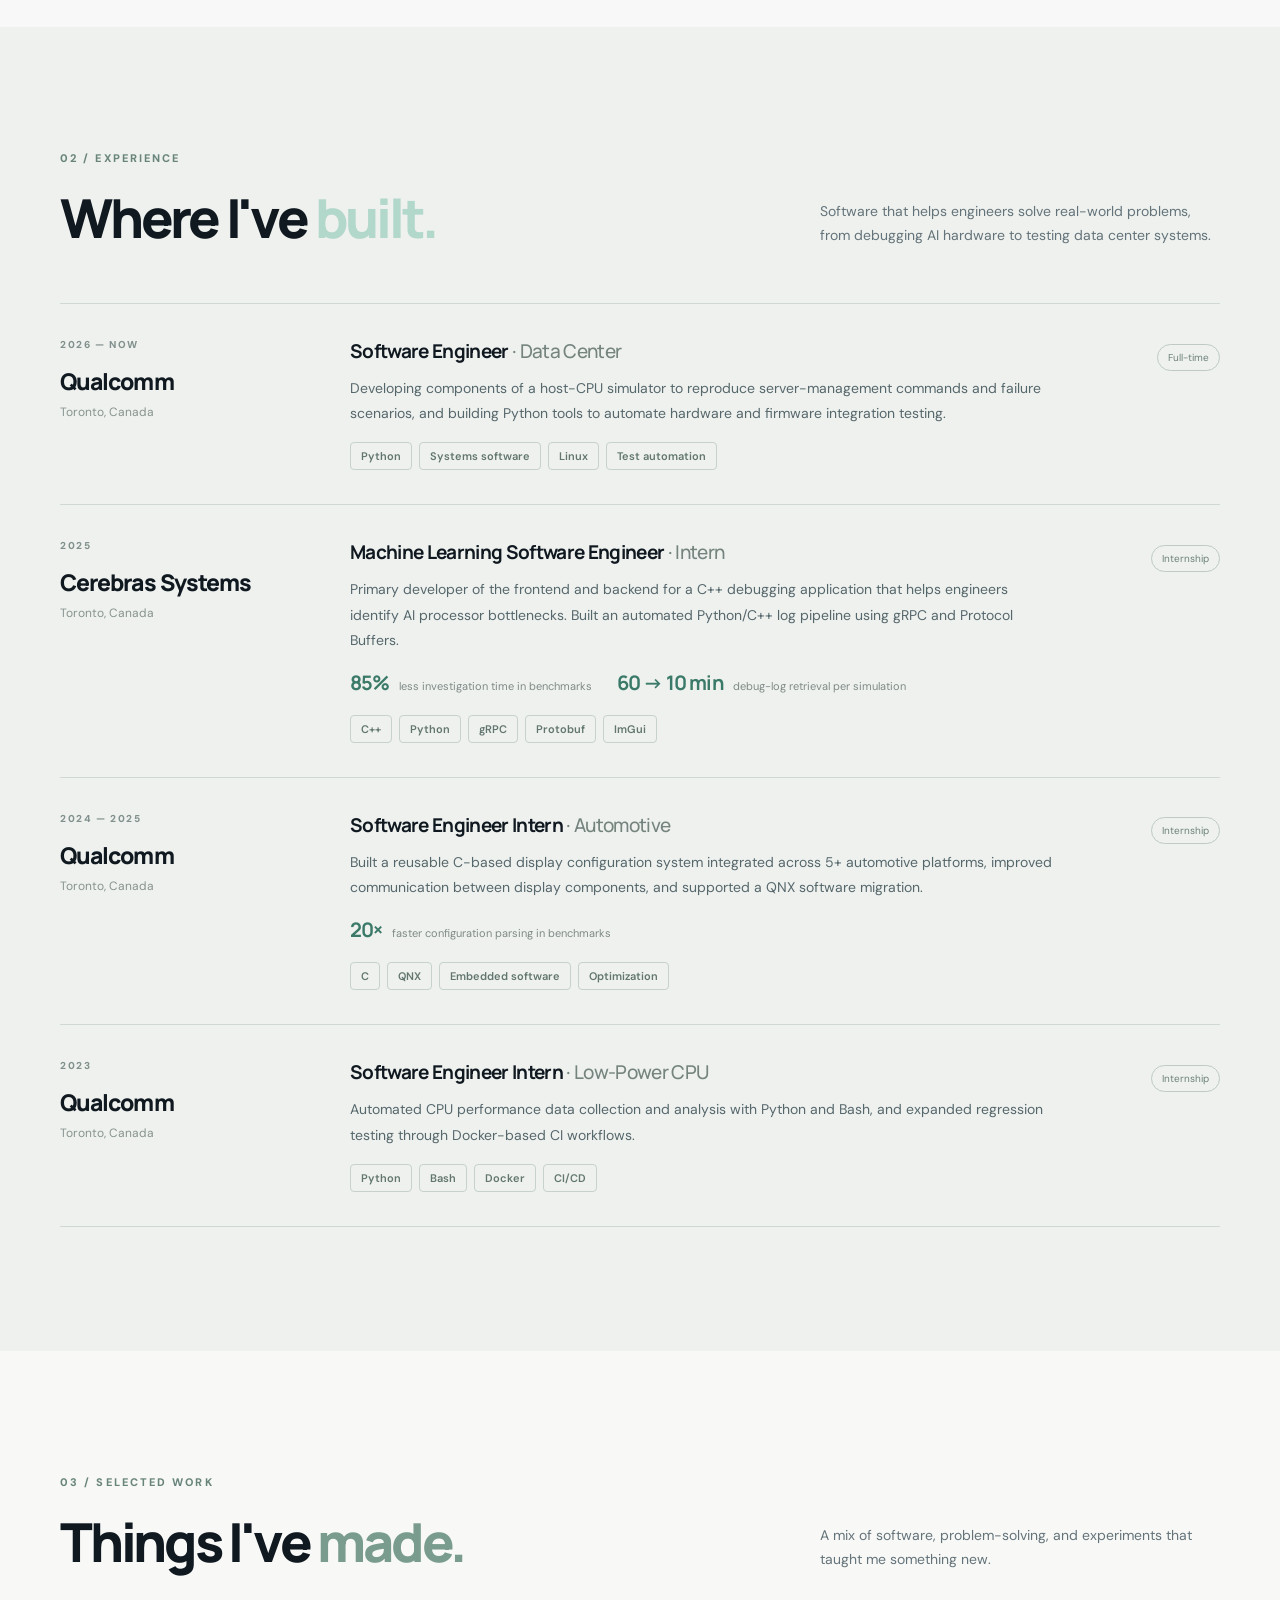
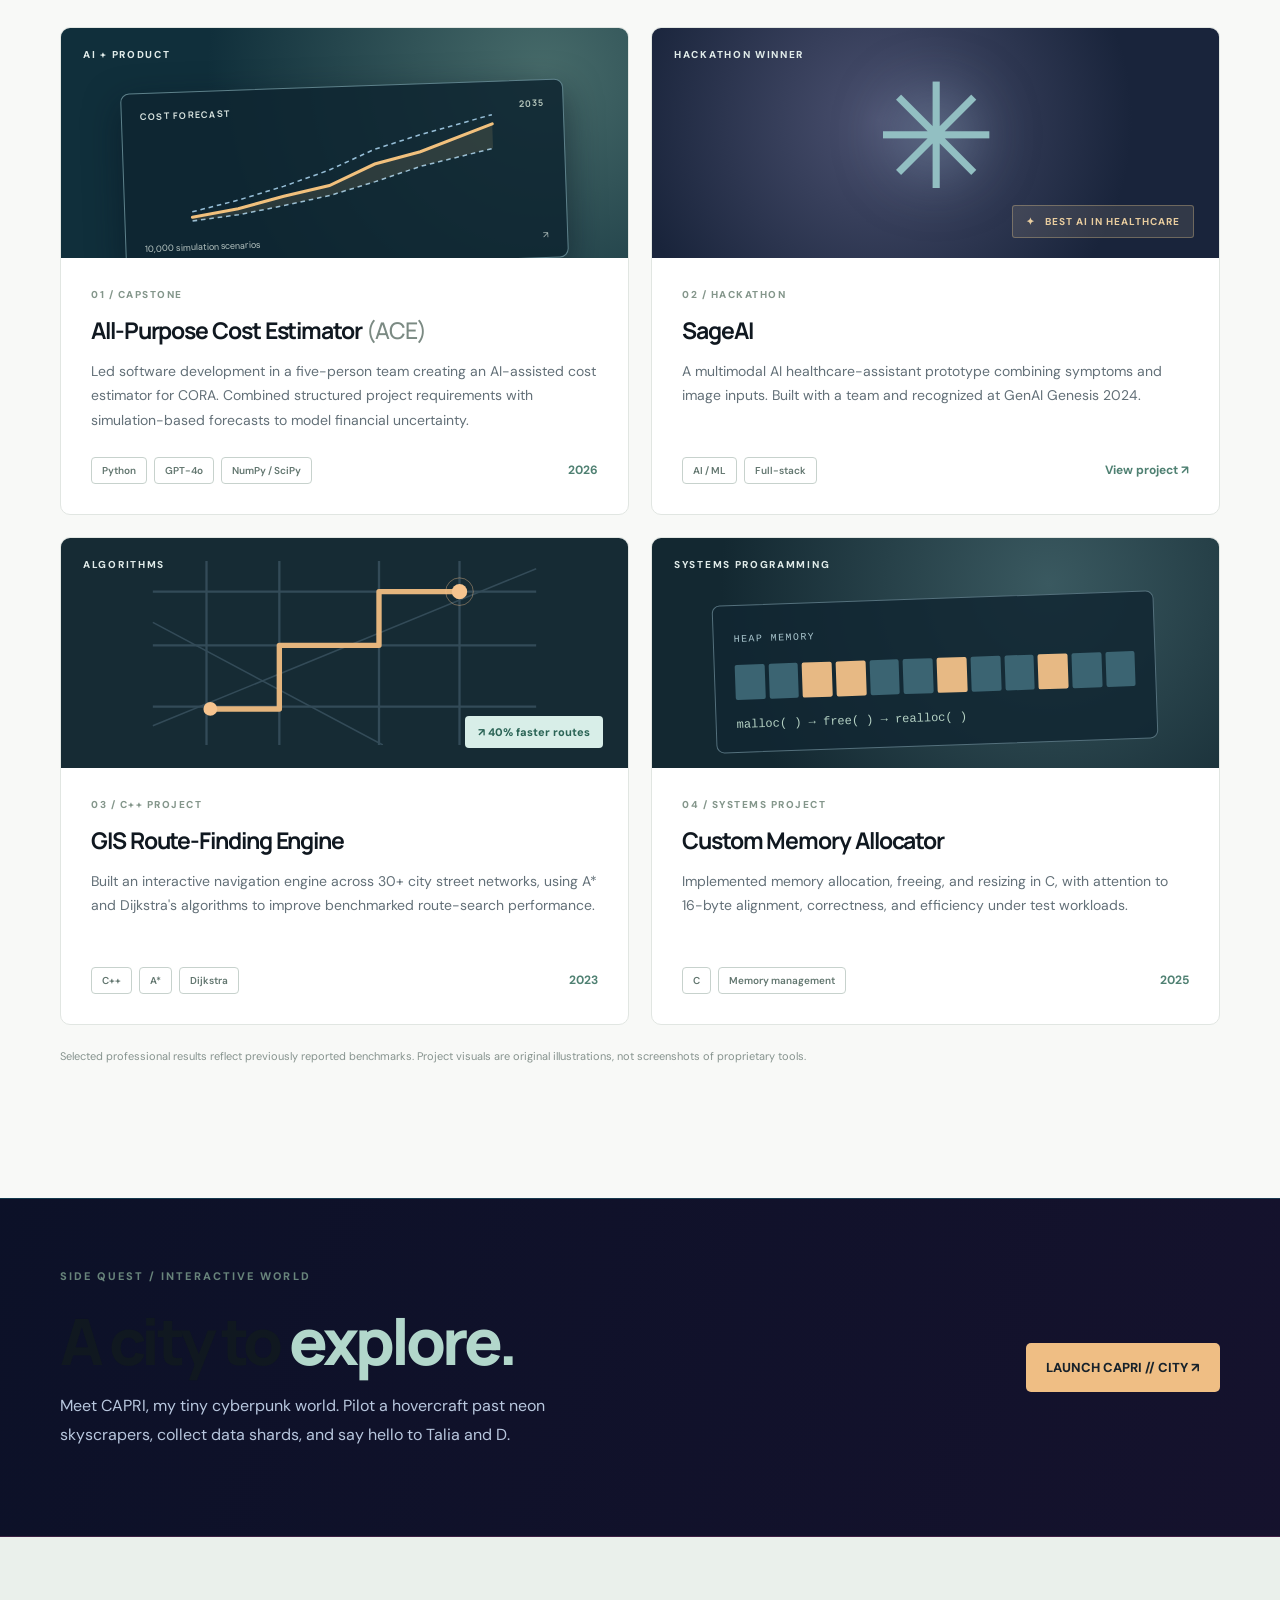
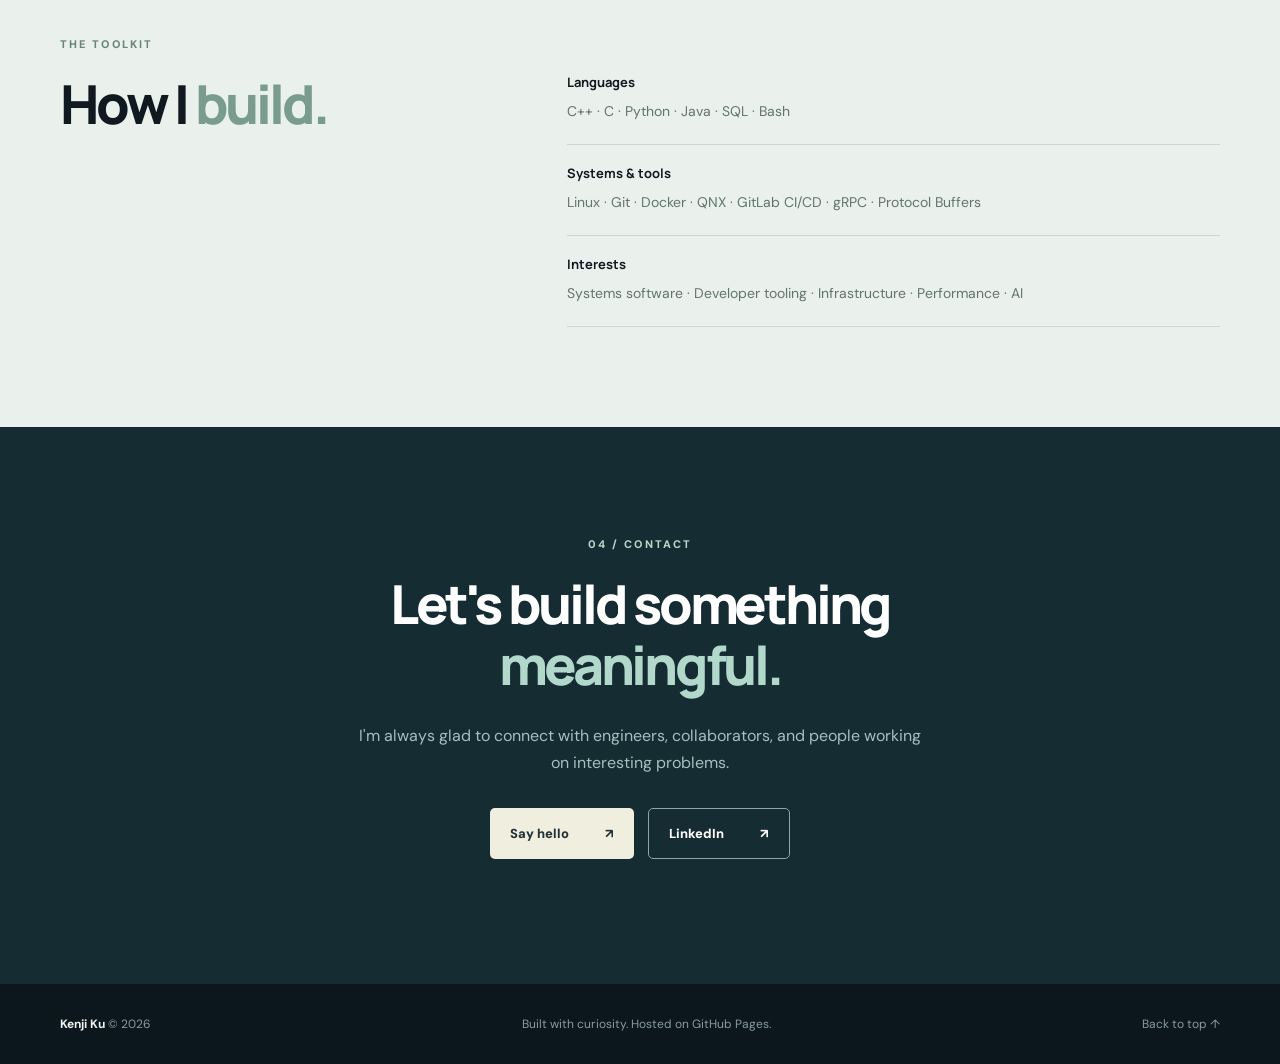
==== commit 2f41faae: "Add CAPRI interactive 3D cyberpunk world to portfolio Added an interactive Three.js cyberpunk city f" ====
--- a/index.html
+++ b/index.html
@@ -17,7 +17,7 @@
   <a class="skip" href="#main">Skip to content</a>
   <header class="site-header"><div class="wrap nav">
     <a href="#top" class="brand"><span class="brand-mark">K<span class="accent">.</span></span><span>KENJI KU</span></a>
-    <nav id="primary-nav" aria-label="Main navigation"><a href="#about">About</a><a href="#experience">Experience</a><a href="#projects">Projects</a><a href="#contact">Contact</a></nav>
+    <nav id="primary-nav" aria-label="Main navigation"><a href="#about">About</a><a href="#experience">Experience</a><a href="#projects">Projects</a><a href="world.html">Neon City ↗</a><a href="#contact">Contact</a></nav>
     <a class="nav-action" href="mailto:kenji270403@gmail.com">Let's connect <span aria-hidden="true">↗</span></a>
     <button class="menu-toggle" type="button" aria-label="Toggle menu" aria-expanded="false" aria-controls="primary-nav"><span></span><span></span><span></span></button>
   </div></header>
@@ -27,7 +27,7 @@
         <div class="eyebrow"><span class="pulse"></span> SOFTWARE ENGINEER · TORONTO, CANADA</div>
         <h1>Hi, I'm <span class="name">Kenji.</span><br/>I build things that <em>work better.</em></h1>
         <p class="hero-intro">From AI processors to data center infrastructure, I enjoy turning complex engineering challenges into reliable, high-performance software.</p>
-        <div class="hero-buttons"><a class="button button-primary" href="#projects">Explore my work <span>↗</span></a><a class="button button-ghost" href="#about">More about me <span>↓</span></a></div>
+        <div class="hero-buttons"><a class="button button-primary" href="world.html">Enter Neon City <span>↗</span></a><a class="button button-ghost" href="#projects">Explore my work <span>↓</span></a></div>
         <div class="hero-meta"><span><i></i> Currently at <strong>Qualcomm</strong></span><span class="meta-divider"></span><span>Previously at <strong>Cerebras</strong></span></div>
       </div>
       <div class="hero-art" aria-label="Illustration of interconnected software modules">
@@ -58,6 +58,7 @@
       <p class="project-note">Selected professional results reflect previously reported benchmarks. Project visuals are original illustrations, not screenshots of proprietary tools.</p>
     </div></section>
 
+<section class="section" id="neon-city" style="padding:70px 0;background:linear-gradient(110deg,#0c1128,#15122d);border-top:1px solid #31d3da33;border-bottom:1px solid #ee5aa333"><div class="wrap" style="display:flex;align-items:center;justify-content:space-between;gap:30px;flex-wrap:wrap"><div style="max-width:570px"><div class="section-num">SIDE QUEST / INTERACTIVE WORLD</div><h2 style="margin:14px 0;font-size:clamp(36px,5vw,68px)">A city to <em>explore.</em></h2><p style="color:#b8c7de;line-height:1.8">Meet CAPRI, my tiny cyberpunk world. Pilot a hovercraft past neon skyscrapers, collect data shards, and say hello to Talia and D.</p></div><a class="button button-primary" href="world.html" style="white-space:nowrap">LAUNCH CAPRI // CITY ↗</a></div></section>
     <section class="section skills-section"><div class="wrap"><div class="section-num">THE TOOLKIT</div><div class="skills-row"><h2>How I <em>build.</em></h2><div class="skills-content"><div><h3>Languages</h3><p>C++ · C · Python · Java · SQL · Bash</p></div><div><h3>Systems & tools</h3><p>Linux · Git · Docker · QNX · GitLab CI/CD · gRPC · Protocol Buffers</p></div><div><h3>Interests</h3><p>Systems software · Developer tooling · Infrastructure · Performance · AI</p></div></div></div></div></section>
     <section class="contact-section" id="contact"><div class="wrap contact-inner"><div class="section-num">04 / CONTACT</div><h2>Let's build something <em>meaningful.</em></h2><p>I'm always glad to connect with engineers, collaborators, and people working on interesting problems.</p><div class="contact-actions"><a class="button button-light" href="mailto:kenji270403@gmail.com">Say hello <span>↗</span></a><a class="button button-outline-light" href="https://www.linkedin.com/in/kenji-ku/" target="_blank" rel="noopener noreferrer">LinkedIn <span>↗</span></a></div></div></section>
   </main>
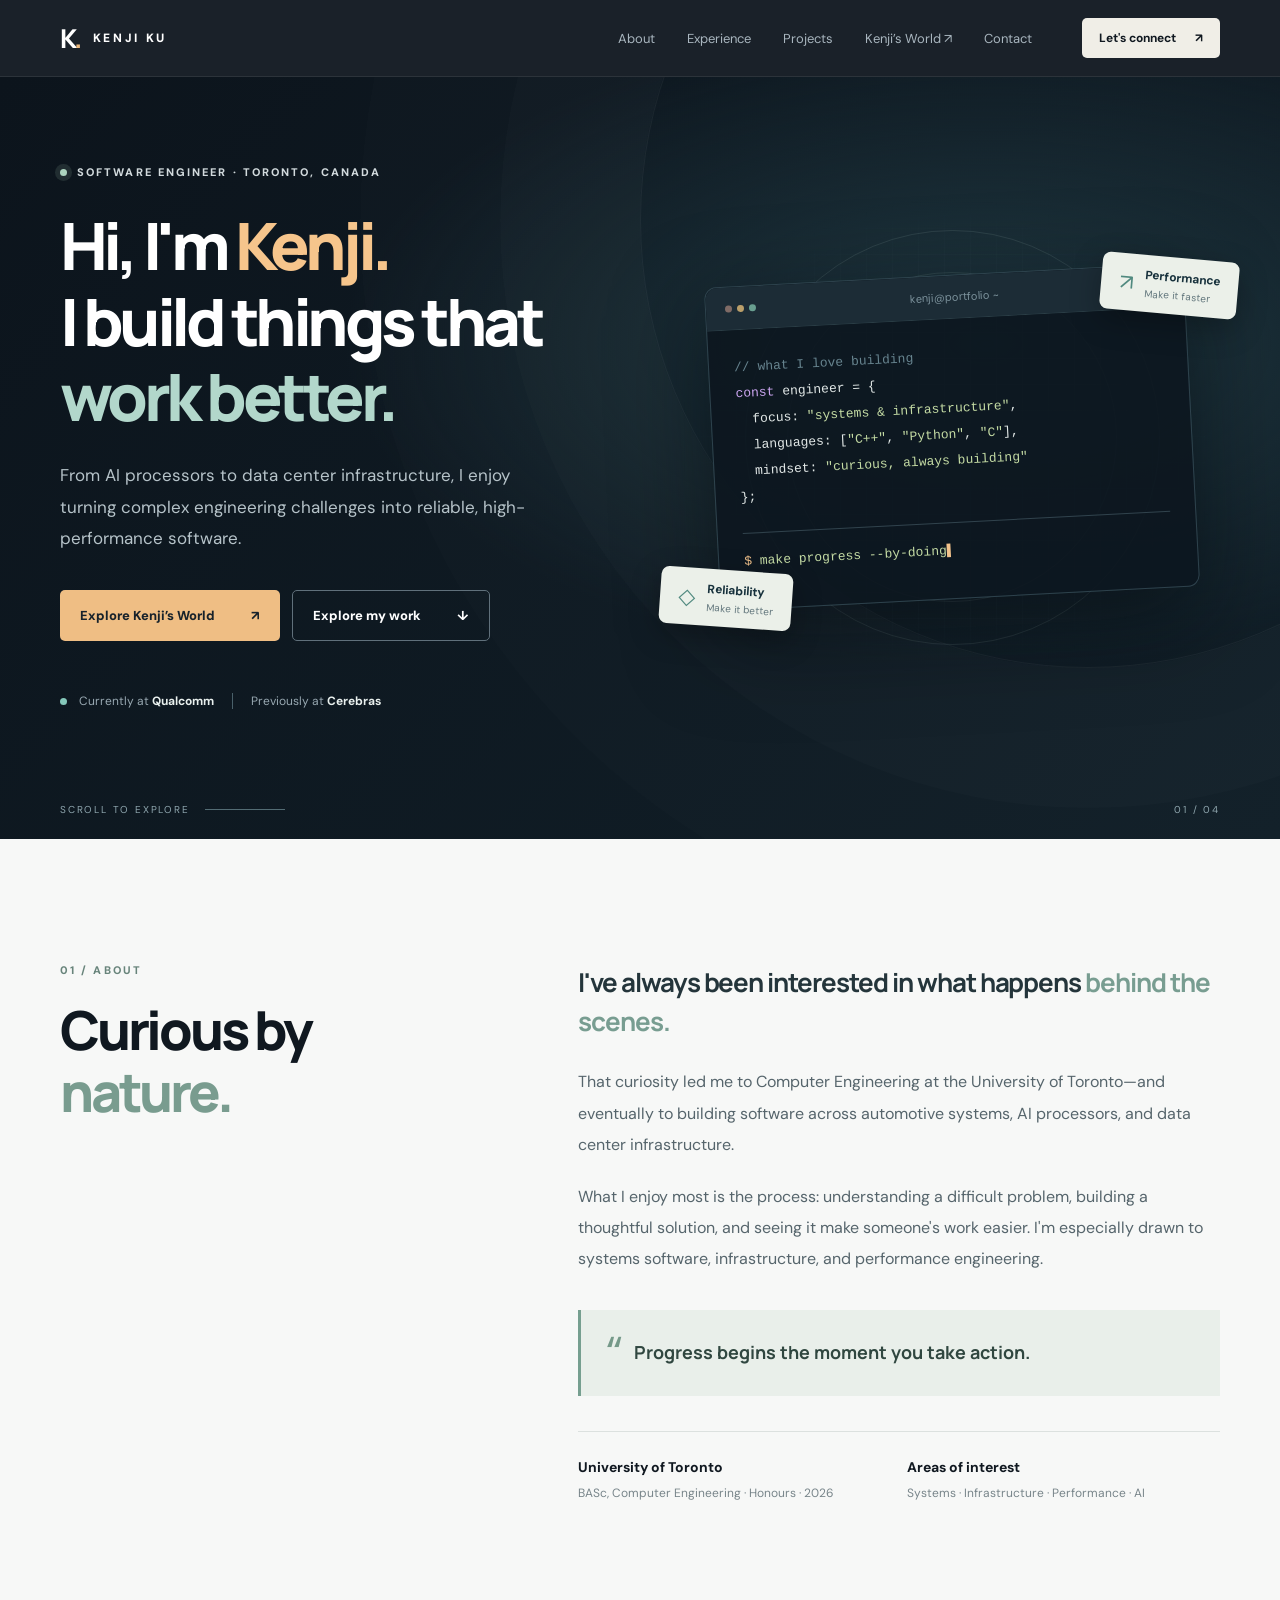
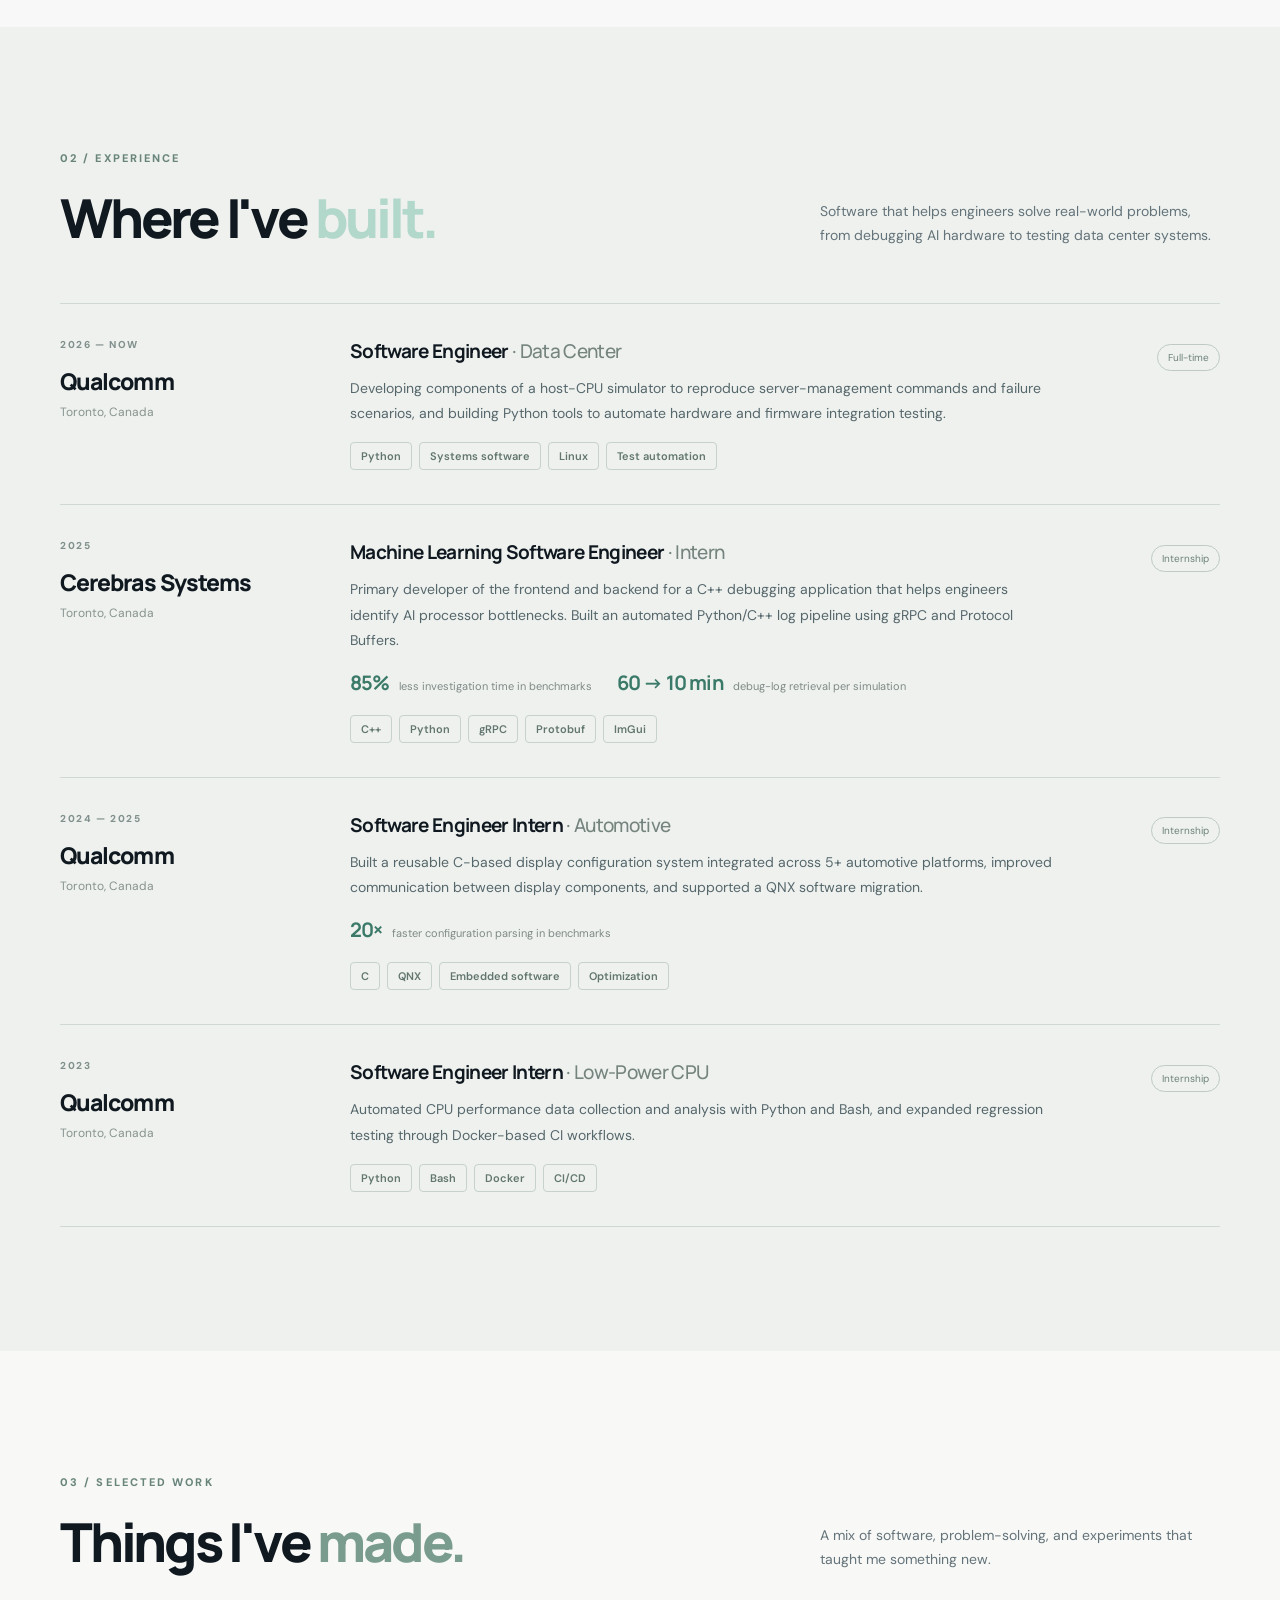
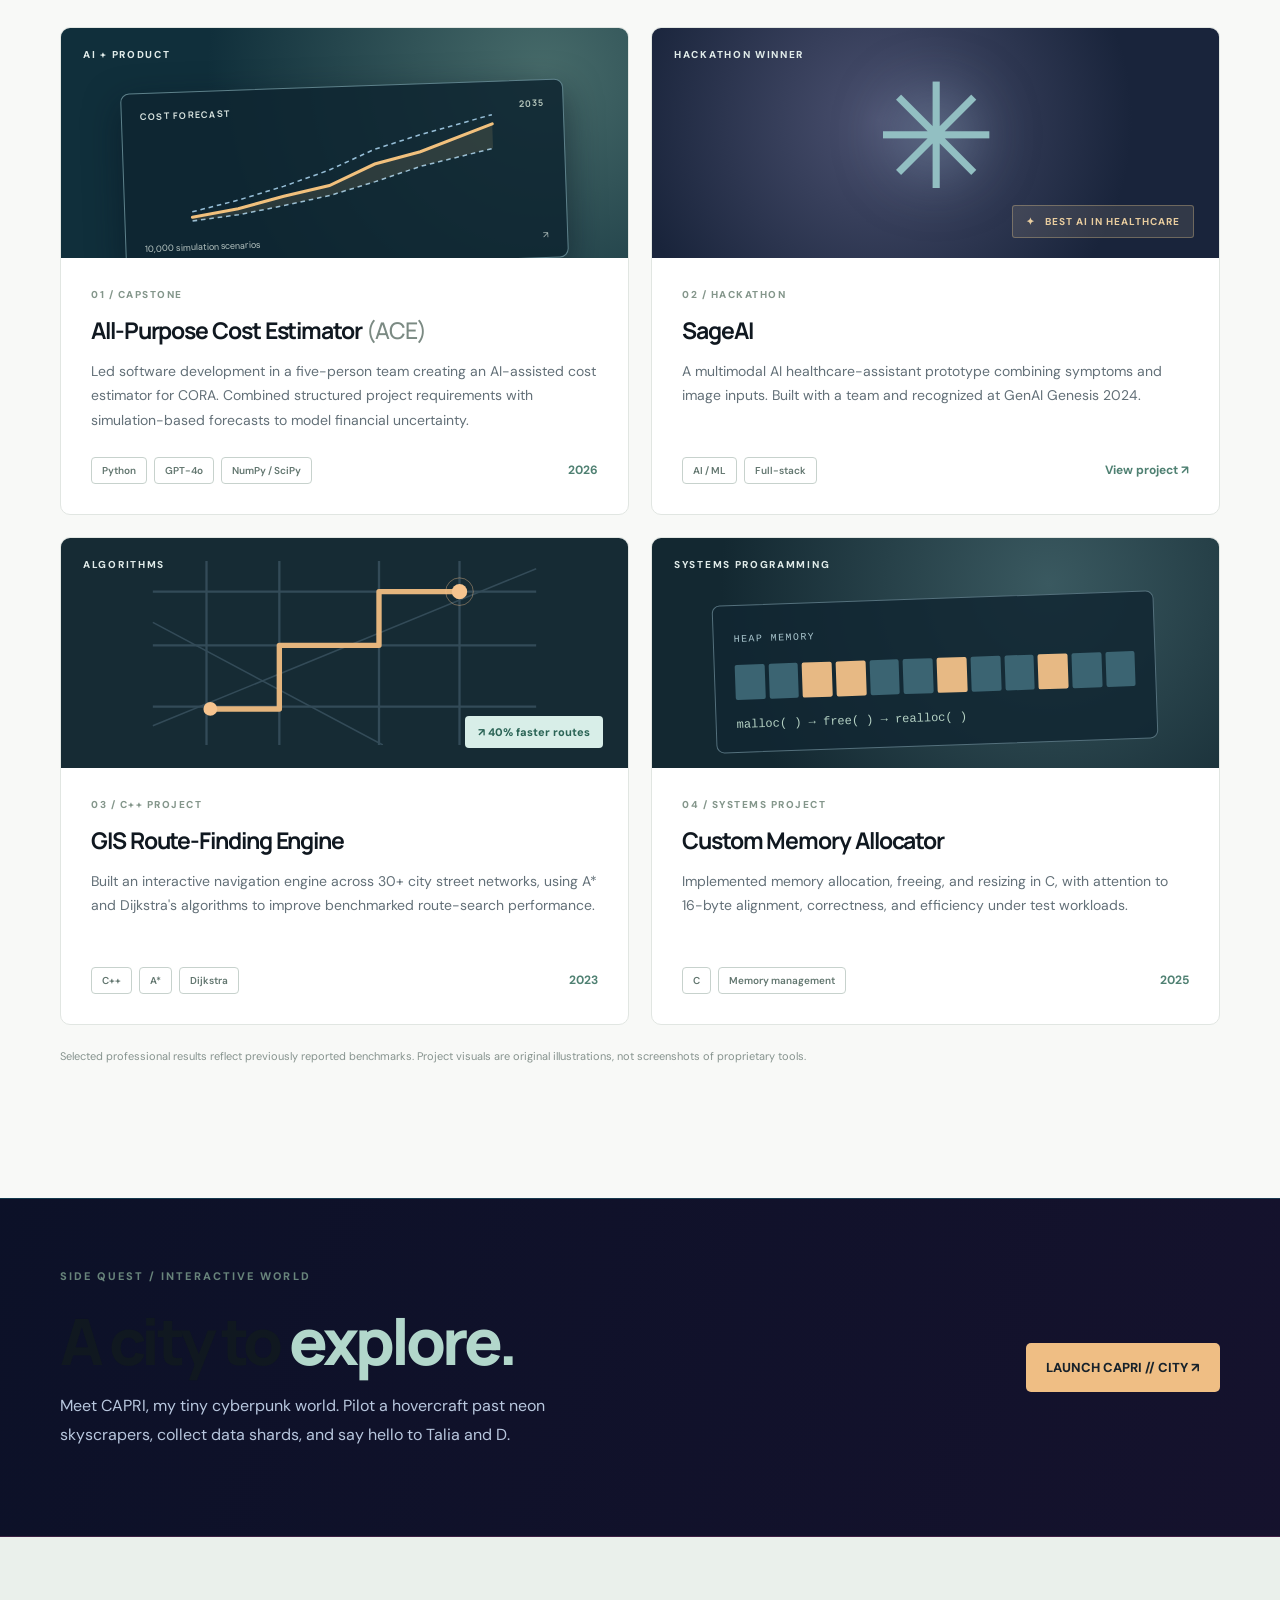
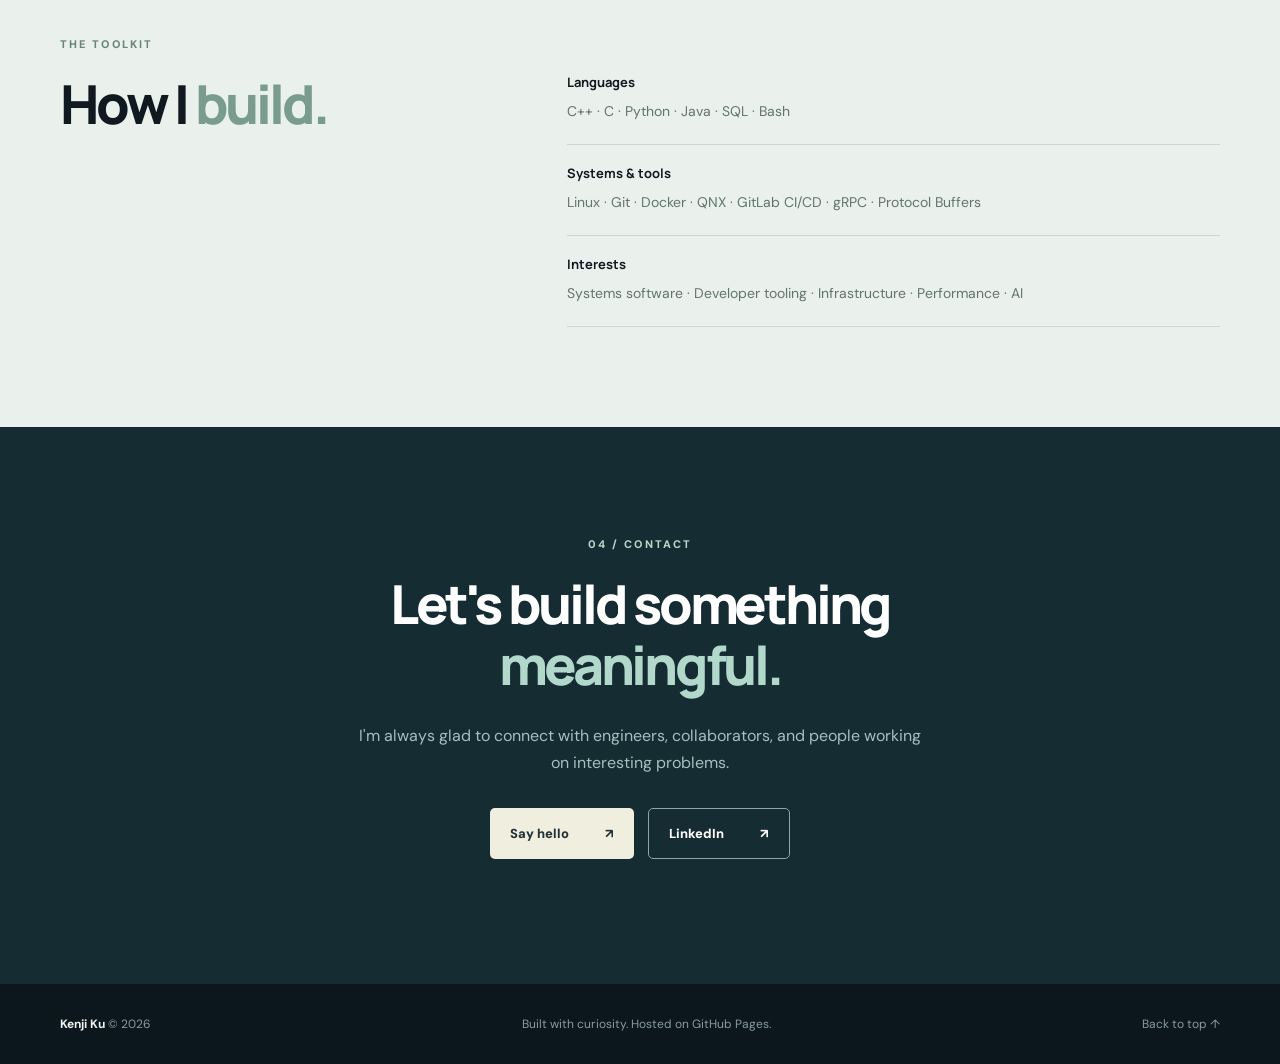
==== commit 6fd2635a: "Add files via upload" ====
--- a/index.html
+++ b/index.html
@@ -17,7 +17,7 @@
   <a class="skip" href="#main">Skip to content</a>
   <header class="site-header"><div class="wrap nav">
     <a href="#top" class="brand"><span class="brand-mark">K<span class="accent">.</span></span><span>KENJI KU</span></a>
-    <nav id="primary-nav" aria-label="Main navigation"><a href="#about">About</a><a href="#experience">Experience</a><a href="#projects">Projects</a><a href="world.html">Neon City ↗</a><a href="#contact">Contact</a></nav>
+    <nav id="primary-nav" aria-label="Main navigation"><a href="#about">About</a><a href="#experience">Experience</a><a href="#projects">Projects</a><a href="world.html">Kenji’s World ↗</a><a href="#contact">Contact</a></nav>
     <a class="nav-action" href="mailto:kenji270403@gmail.com">Let's connect <span aria-hidden="true">↗</span></a>
     <button class="menu-toggle" type="button" aria-label="Toggle menu" aria-expanded="false" aria-controls="primary-nav"><span></span><span></span><span></span></button>
   </div></header>
@@ -27,7 +27,7 @@
         <div class="eyebrow"><span class="pulse"></span> SOFTWARE ENGINEER · TORONTO, CANADA</div>
         <h1>Hi, I'm <span class="name">Kenji.</span><br/>I build things that <em>work better.</em></h1>
         <p class="hero-intro">From AI processors to data center infrastructure, I enjoy turning complex engineering challenges into reliable, high-performance software.</p>
-        <div class="hero-buttons"><a class="button button-primary" href="world.html">Enter Neon City <span>↗</span></a><a class="button button-ghost" href="#projects">Explore my work <span>↓</span></a></div>
+        <div class="hero-buttons"><a class="button button-primary" href="world.html">Explore Kenji’s World <span>↗</span></a><a class="button button-ghost" href="#projects">Explore my work <span>↓</span></a></div>
         <div class="hero-meta"><span><i></i> Currently at <strong>Qualcomm</strong></span><span class="meta-divider"></span><span>Previously at <strong>Cerebras</strong></span></div>
       </div>
       <div class="hero-art" aria-label="Illustration of interconnected software modules">
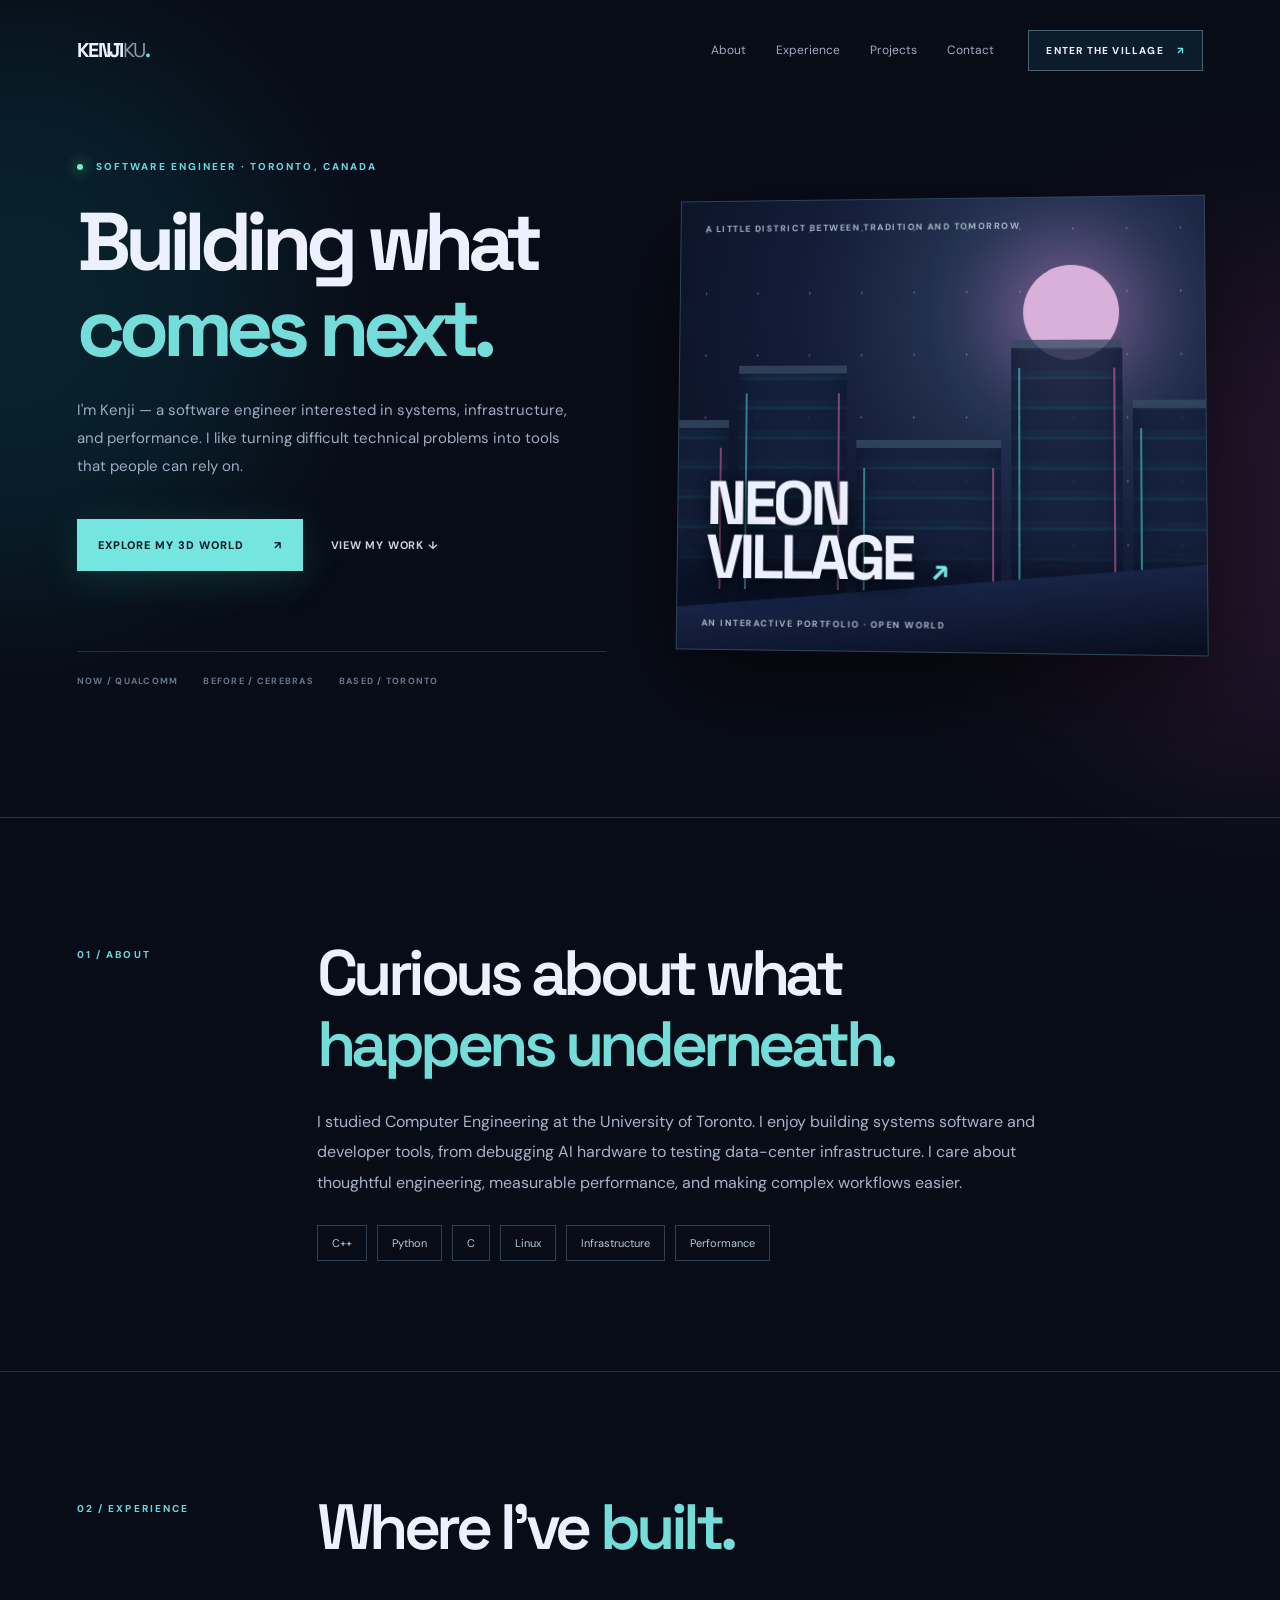
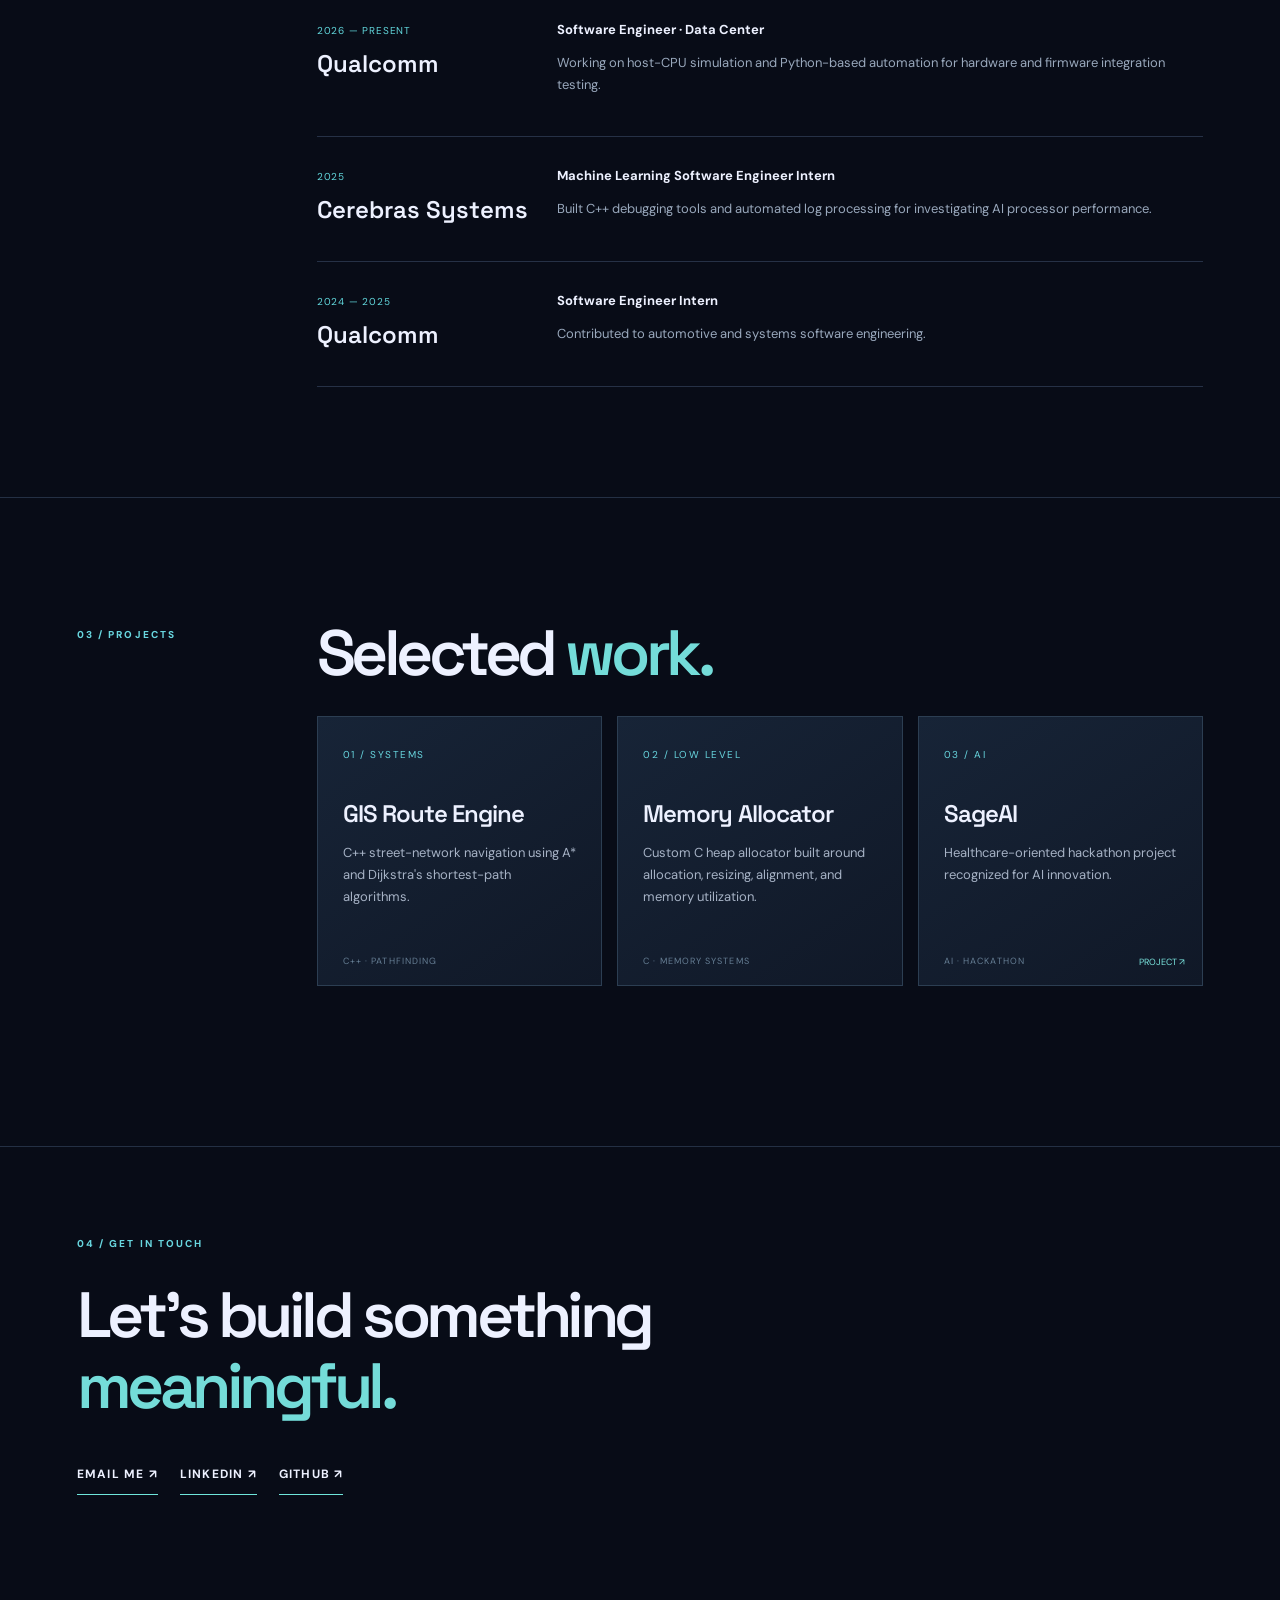
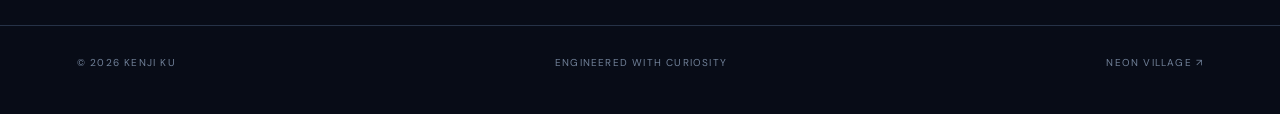
==== commit 6184839d: "Deploy Neon Village Performance V3" ====
--- a/index.html
+++ b/index.html
@@ -1,66 +1,7 @@
-<!doctype html>
-<html lang="en">
-<head>
-  <meta charset="UTF-8" />
-  <meta name="viewport" content="width=device-width, initial-scale=1" />
-  <meta name="theme-color" content="#0c1118" />
-  <meta name="description" content="Kenji Ku — Software Engineer building systems software, developer tools, and high-performance infrastructure." />
-  <meta property="og:title" content="Kenji Ku | Software Engineer" />
-  <meta property="og:description" content="Systems software, infrastructure, C++ and Python. Explore selected work and projects by Kenji Ku." />
-  <meta property="og:type" content="website" />
-  <title>Kenji Ku — Software Engineer</title>
-  <link rel="icon" href="assets/favicon.svg" type="image/svg+xml" />
-  <link rel="stylesheet" href="style.css" />
-  <script defer src="script.js"></script>
-</head>
-<body>
-  <a class="skip" href="#main">Skip to content</a>
-  <header class="site-header"><div class="wrap nav">
-    <a href="#top" class="brand"><span class="brand-mark">K<span class="accent">.</span></span><span>KENJI KU</span></a>
-    <nav id="primary-nav" aria-label="Main navigation"><a href="#about">About</a><a href="#experience">Experience</a><a href="#projects">Projects</a><a href="world.html">Kenji’s World ↗</a><a href="#contact">Contact</a></nav>
-    <a class="nav-action" href="mailto:kenji270403@gmail.com">Let's connect <span aria-hidden="true">↗</span></a>
-    <button class="menu-toggle" type="button" aria-label="Toggle menu" aria-expanded="false" aria-controls="primary-nav"><span></span><span></span><span></span></button>
-  </div></header>
-  <main id="main">
-    <section class="hero" id="top"><div class="hero-glow"></div><div class="wrap hero-grid">
-      <div class="hero-copy">
-        <div class="eyebrow"><span class="pulse"></span> SOFTWARE ENGINEER · TORONTO, CANADA</div>
-        <h1>Hi, I'm <span class="name">Kenji.</span><br/>I build things that <em>work better.</em></h1>
-        <p class="hero-intro">From AI processors to data center infrastructure, I enjoy turning complex engineering challenges into reliable, high-performance software.</p>
-        <div class="hero-buttons"><a class="button button-primary" href="world.html">Explore Kenji’s World <span>↗</span></a><a class="button button-ghost" href="#projects">Explore my work <span>↓</span></a></div>
-        <div class="hero-meta"><span><i></i> Currently at <strong>Qualcomm</strong></span><span class="meta-divider"></span><span>Previously at <strong>Cerebras</strong></span></div>
-      </div>
-      <div class="hero-art" aria-label="Illustration of interconnected software modules">
-        <div class="art-grid"></div><div class="art-orbit orbit-a"></div><div class="art-orbit orbit-b"></div>
-        <div class="terminal"><div class="terminal-top"><span class="dots"><b></b><b></b><b></b></span><span>kenji@portfolio ~</span><span>⌘</span></div><div class="terminal-body"><span class="term-muted">// what I love building</span><p><span class="term-purple">const</span> engineer = {</p><p>&nbsp; focus: <span class="term-green">"systems & infrastructure"</span>,</p><p>&nbsp; languages: [<span class="term-green">"C++"</span>, <span class="term-green">"Python"</span>, <span class="term-green">"C"</span>],</p><p>&nbsp; mindset: <span class="term-green">"curious, always building"</span></p><p>};</p><div class="terminal-line">$ <span class="type-text">make progress --by-doing</span><span class="caret">▌</span></div></div></div>
-        <div class="floating-chip chip-top"><span class="chip-icon">↗</span><span><strong>Performance</strong><small>Make it faster</small></span></div><div class="floating-chip chip-bottom"><span class="chip-icon">◇</span><span><strong>Reliability</strong><small>Make it better</small></span></div>
-      </div>
-    </div><div class="wrap hero-bottom"><span>SCROLL TO EXPLORE</span><span class="scroll-line"></span><span>01 / 04</span></div></section>
-
-    <section class="section about-section" id="about"><div class="wrap section-grid"><div class="section-side"><div class="section-num">01 / ABOUT</div><h2>Curious by<br/><em>nature.</em></h2></div><div class="section-main"><p class="lead">I've always been interested in what happens <span>behind the scenes.</span></p><p>That curiosity led me to Computer Engineering at the University of Toronto—and eventually to building software across automotive systems, AI processors, and data center infrastructure.</p><p>What I enjoy most is the process: understanding a difficult problem, building a thoughtful solution, and seeing it make someone's work easier. I'm especially drawn to systems software, infrastructure, and performance engineering.</p><div class="quote"><span>“</span><p>Progress begins the moment you take action.</p></div><div class="facts"><div><strong>University of Toronto</strong><small>BASc, Computer Engineering · Honours · 2026</small></div><div><strong>Areas of interest</strong><small>Systems · Infrastructure · Performance · AI</small></div></div></div></div></section>
-
-    <section class="section experience-section" id="experience"><div class="wrap"><div class="section-heading"><div><div class="section-num">02 / EXPERIENCE</div><h2>Where I've <em>built.</em></h2></div><p>Software that helps engineers solve real-world problems, from debugging AI hardware to testing data center systems.</p></div>
-      <div class="timeline">
-        <article class="job"><div class="job-left"><div class="job-year">2026 — NOW</div><div class="job-company">Qualcomm</div><div class="job-place">Toronto, Canada</div></div><div class="job-content"><div class="job-top"><h3>Software Engineer <span>· Data Center</span></h3><span class="job-type">Full-time</span></div><p>Developing components of a host-CPU simulator to reproduce server-management commands and failure scenarios, and building Python tools to automate hardware and firmware integration testing.</p><div class="chips"><span>Python</span><span>Systems software</span><span>Linux</span><span>Test automation</span></div></div></article>
-        <article class="job"><div class="job-left"><div class="job-year">2025</div><div class="job-company">Cerebras Systems</div><div class="job-place">Toronto, Canada</div></div><div class="job-content"><div class="job-top"><h3>Machine Learning Software Engineer <span>· Intern</span></h3><span class="job-type">Internship</span></div><p>Primary developer of the frontend and backend for a C++ debugging application that helps engineers identify AI processor bottlenecks. Built an automated Python/C++ log pipeline using gRPC and Protocol Buffers.</p><div class="impact"><strong>85%</strong><span>less investigation time in benchmarks</span><strong>60 → 10 min</strong><span>debug-log retrieval per simulation</span></div><div class="chips"><span>C++</span><span>Python</span><span>gRPC</span><span>Protobuf</span><span>ImGui</span></div></div></article>
-        <article class="job"><div class="job-left"><div class="job-year">2024 — 2025</div><div class="job-company">Qualcomm</div><div class="job-place">Toronto, Canada</div></div><div class="job-content"><div class="job-top"><h3>Software Engineer Intern <span>· Automotive</span></h3><span class="job-type">Internship</span></div><p>Built a reusable C-based display configuration system integrated across 5+ automotive platforms, improved communication between display components, and supported a QNX software migration.</p><div class="impact"><strong>20×</strong><span>faster configuration parsing in benchmarks</span></div><div class="chips"><span>C</span><span>QNX</span><span>Embedded software</span><span>Optimization</span></div></div></article>
-        <article class="job"><div class="job-left"><div class="job-year">2023</div><div class="job-company">Qualcomm</div><div class="job-place">Toronto, Canada</div></div><div class="job-content"><div class="job-top"><h3>Software Engineer Intern <span>· Low-Power CPU</span></h3><span class="job-type">Internship</span></div><p>Automated CPU performance data collection and analysis with Python and Bash, and expanded regression testing through Docker-based CI workflows.</p><div class="chips"><span>Python</span><span>Bash</span><span>Docker</span><span>CI/CD</span></div></div></article>
-      </div>
-    </div></section>
-
-    <section class="section projects-section" id="projects"><div class="wrap"><div class="section-heading"><div><div class="section-num">03 / SELECTED WORK</div><h2>Things I've <em>made.</em></h2></div><p>A mix of software, problem-solving, and experiments that taught me something new.</p></div>
-      <div class="project-grid">
-        <article class="project project-large"><div class="project-visual visual-ace"><span class="visual-label">AI + PRODUCT</span><div class="chart-art"><div class="chart-title">COST FORECAST <span>2035</span></div><svg viewBox="0 0 420 150" role="img" aria-label="Illustrative forecast chart"><path d="M10 125 L70 116 L130 102 L190 90 L250 64 L310 50 L405 17" fill="none" stroke="#f1c07d" stroke-width="4" stroke-linecap="round"/><path d="M10 130 L70 124 L130 114 L190 103 L250 87 L310 69 L405 49" fill="none" stroke="#96bed7" stroke-width="2" stroke-dasharray="6 5"/><path d="M10 118 L70 105 L130 89 L190 70 L250 45 L310 28 L405 5" fill="none" stroke="#96bed7" stroke-width="2" stroke-dasharray="6 5"/><path d="M10 125 L70 116 L130 102 L190 90 L250 64 L310 50 L405 17 L405 49 L310 69 L250 87 L190 103 L130 114 L70 124 L10 130Z" fill="#f1c07d" opacity=".12"/></svg><div class="chart-bottom">10,000 simulation scenarios <span>↗</span></div></div></div><div class="project-copy"><div class="project-index">01 / CAPSTONE</div><h3>All-Purpose Cost Estimator <span>(ACE)</span></h3><p>Led software development in a five-person team creating an AI-assisted cost estimator for CORA. Combined structured project requirements with simulation-based forecasts to model financial uncertainty.</p><div class="project-footer"><div class="chips"><span>Python</span><span>GPT-4o</span><span>NumPy / SciPy</span></div><span class="project-year">2026</span></div></div></article>
-        <article class="project"><div class="project-visual visual-sage"><span class="visual-label">HACKATHON WINNER</span><div class="sage-emblem">✳</div><div class="award-visual"><span>✦</span> BEST AI IN HEALTHCARE</div></div><div class="project-copy"><div class="project-index">02 / HACKATHON</div><h3>SageAI</h3><p>A multimodal AI healthcare-assistant prototype combining symptoms and image inputs. Built with a team and recognized at GenAI Genesis 2024.</p><div class="project-footer"><div class="chips"><span>AI / ML</span><span>Full-stack</span></div><a class="project-link" href="https://devpost.com/software/sageai" target="_blank" rel="noopener noreferrer" aria-label="View SageAI project on Devpost">View project ↗</a></div></div></article>
-        <article class="project"><div class="project-visual visual-map"><span class="visual-label">ALGORITHMS</span><svg class="map-lines" viewBox="0 0 500 240" role="img" aria-label="Stylized street map route illustration"><g fill="none" stroke="#334b58" stroke-width="3"><path d="M0 40H500M0 110H500M0 190H500M70 0V240M165 0V240M295 0V240M400 0V240"/><path d="M0 215L500 10M0 80L300 240" stroke-width="2"/></g><path d="M75 193 L165 193 L165 110 L295 110 L295 40 L400 40" fill="none" stroke="#e5b57d" stroke-width="7" stroke-linecap="round" stroke-linejoin="round"/><circle cx="75" cy="193" r="9" fill="#f6c48f"/><circle cx="400" cy="40" r="10" fill="#f6c48f"/><circle cx="400" cy="40" r="18" fill="none" stroke="#f6c48f" opacity=".5"/></svg><div class="map-badge">↗ 40% faster routes</div></div><div class="project-copy"><div class="project-index">03 / C++ PROJECT</div><h3>GIS Route-Finding Engine</h3><p>Built an interactive navigation engine across 30+ city street networks, using A* and Dijkstra's algorithms to improve benchmarked route-search performance.</p><div class="project-footer"><div class="chips"><span>C++</span><span>A*</span><span>Dijkstra</span></div><span class="project-year">2023</span></div></div></article>
-        <article class="project"><div class="project-visual visual-memory"><span class="visual-label">SYSTEMS PROGRAMMING</span><div class="memory-grid"><span class="mem-label">HEAP MEMORY</span><div class="mem-blocks"><i></i><i></i><i class="active"></i><i class="active"></i><i></i><i></i><i class="active"></i><i></i><i></i><i class="active"></i><i></i><i></i></div><div class="mem-code">malloc( ) → free( ) → realloc( )</div></div></div><div class="project-copy"><div class="project-index">04 / SYSTEMS PROJECT</div><h3>Custom Memory Allocator</h3><p>Implemented memory allocation, freeing, and resizing in C, with attention to 16-byte alignment, correctness, and efficiency under test workloads.</p><div class="project-footer"><div class="chips"><span>C</span><span>Memory management</span></div><span class="project-year">2025</span></div></div></article>
-      </div>
-      <p class="project-note">Selected professional results reflect previously reported benchmarks. Project visuals are original illustrations, not screenshots of proprietary tools.</p>
-    </div></section>
-
-<section class="section" id="neon-city" style="padding:70px 0;background:linear-gradient(110deg,#0c1128,#15122d);border-top:1px solid #31d3da33;border-bottom:1px solid #ee5aa333"><div class="wrap" style="display:flex;align-items:center;justify-content:space-between;gap:30px;flex-wrap:wrap"><div style="max-width:570px"><div class="section-num">SIDE QUEST / INTERACTIVE WORLD</div><h2 style="margin:14px 0;font-size:clamp(36px,5vw,68px)">A city to <em>explore.</em></h2><p style="color:#b8c7de;line-height:1.8">Meet CAPRI, my tiny cyberpunk world. Pilot a hovercraft past neon skyscrapers, collect data shards, and say hello to Talia and D.</p></div><a class="button button-primary" href="world.html" style="white-space:nowrap">LAUNCH CAPRI // CITY ↗</a></div></section>
-    <section class="section skills-section"><div class="wrap"><div class="section-num">THE TOOLKIT</div><div class="skills-row"><h2>How I <em>build.</em></h2><div class="skills-content"><div><h3>Languages</h3><p>C++ · C · Python · Java · SQL · Bash</p></div><div><h3>Systems & tools</h3><p>Linux · Git · Docker · QNX · GitLab CI/CD · gRPC · Protocol Buffers</p></div><div><h3>Interests</h3><p>Systems software · Developer tooling · Infrastructure · Performance · AI</p></div></div></div></div></section>
-    <section class="contact-section" id="contact"><div class="wrap contact-inner"><div class="section-num">04 / CONTACT</div><h2>Let's build something <em>meaningful.</em></h2><p>I'm always glad to connect with engineers, collaborators, and people working on interesting problems.</p><div class="contact-actions"><a class="button button-light" href="mailto:kenji270403@gmail.com">Say hello <span>↗</span></a><a class="button button-outline-light" href="https://www.linkedin.com/in/kenji-ku/" target="_blank" rel="noopener noreferrer">LinkedIn <span>↗</span></a></div></div></section>
-  </main>
-  <footer><div class="wrap footer-inner"><span><strong>Kenji Ku</strong> © <span id="year">2026</span></span><span>Built with curiosity. Hosted on GitHub Pages.</span><a href="#top">Back to top ↑</a></div></footer>
-</body></html>
+<!doctype html><html lang="en"><head><meta charset="utf-8"><meta name="viewport" content="width=device-width,initial-scale=1"><meta name="theme-color" content="#070b17"><meta name="description" content="Kenji Ku — software engineer. Explore the Neon Village interactive 3D portfolio or browse the classic portfolio."><title>Kenji Ku — Software Engineer</title><link rel="stylesheet" href="src/site.css"></head>
+<body class="home-page"><div class="ambient one"></div><div class="ambient two"></div><header class="nav shell"><a class="wordmark" href="index.html">KENJI<span>KU</span><i>.</i></a><nav><a href="#about">About</a><a href="#experience">Experience</a><a href="#projects">Projects</a><a href="#contact">Contact</a></nav><a class="nav-cta" href="explore.html">ENTER THE VILLAGE <span>↗</span></a></header><main>
+<section class="hero shell"><div class="hero-copy"><div class="eyebrow"><span class="live-dot"></span> SOFTWARE ENGINEER · TORONTO, CANADA</div><h1>Building what<br><em>comes next.</em></h1><p>I'm Kenji — a software engineer interested in systems, infrastructure, and performance. I like turning difficult technical problems into tools that people can rely on.</p><div class="hero-actions"><a href="explore.html" class="primary-button">EXPLORE MY 3D WORLD <span>↗</span></a><a class="text-button" href="#projects">VIEW MY WORK ↓</a></div><div class="hero-meta"><span>NOW / QUALCOMM</span><span>BEFORE / CEREBRAS</span><span>BASED / TORONTO</span></div></div><a class="hero-preview" href="explore.html" aria-label="Enter Neon Village"><div class="preview-stars"></div><div class="preview-moon"></div><div class="preview-city"><div class="tower t1"></div><div class="tower t2"></div><div class="tower t3"></div><div class="tower t4"></div><div class="tower t5"></div></div><div class="preview-floor"></div><span class="preview-kicker">A LITTLE DISTRICT BETWEEN TRADITION AND TOMORROW</span><div class="preview-title">NEON<br>VILLAGE<span>↗</span></div><span class="preview-bottom">AN INTERACTIVE PORTFOLIO · OPEN WORLD</span></a></section>
+<section class="content-section shell" id="about"><div class="section-label">01 / ABOUT</div><div class="section-body"><h2>Curious about what<br><em>happens underneath.</em></h2><p>I studied Computer Engineering at the University of Toronto. I enjoy building systems software and developer tools, from debugging AI hardware to testing data-center infrastructure. I care about thoughtful engineering, measurable performance, and making complex workflows easier.</p><div class="pill-row"><span>C++</span><span>Python</span><span>C</span><span>Linux</span><span>Infrastructure</span><span>Performance</span></div></div></section>
+<section class="content-section shell" id="experience"><div class="section-label">02 / EXPERIENCE</div><div class="section-body"><h2>Where I've <em>built.</em></h2><article class="experience-row"><div><small>2026 — PRESENT</small><h3>Qualcomm</h3></div><div><strong>Software Engineer · Data Center</strong><p>Working on host-CPU simulation and Python-based automation for hardware and firmware integration testing.</p></div></article><article class="experience-row"><div><small>2025</small><h3>Cerebras Systems</h3></div><div><strong>Machine Learning Software Engineer Intern</strong><p>Built C++ debugging tools and automated log processing for investigating AI processor performance.</p></div></article><article class="experience-row"><div><small>2024 — 2025</small><h3>Qualcomm</h3></div><div><strong>Software Engineer Intern</strong><p>Contributed to automotive and systems software engineering.</p></div></article></div></section>
+<section class="content-section shell" id="projects"><div class="section-label">03 / PROJECTS</div><div class="section-body"><h2>Selected <em>work.</em></h2><div class="project-grid"><article class="project-card"><span>01 / SYSTEMS</span><h3>GIS Route Engine</h3><p>C++ street-network navigation using A* and Dijkstra's shortest-path algorithms.</p><footer>C++ · PATHFINDING</footer></article><article class="project-card"><span>02 / LOW LEVEL</span><h3>Memory Allocator</h3><p>Custom C heap allocator built around allocation, resizing, alignment, and memory utilization.</p><footer>C · MEMORY SYSTEMS</footer></article><article class="project-card"><span>03 / AI</span><h3>SageAI</h3><p>Healthcare-oriented hackathon project recognized for AI innovation.</p><footer>AI · HACKATHON</footer><a href="https://devpost.com/software/sageai" target="_blank" rel="noopener noreferrer">PROJECT ↗</a></article></div></div></section>
+<section class="contact-section shell" id="contact"><div class="eyebrow">04 / GET IN TOUCH</div><h2>Let's build something<br><em>meaningful.</em></h2><div class="contact-actions"><a href="mailto:kenji270403@gmail.com">EMAIL ME ↗</a><a href="https://www.linkedin.com/in/kenji-ku/" target="_blank" rel="noopener noreferrer">LINKEDIN ↗</a><a href="https://github.com/kukenji" target="_blank" rel="noopener noreferrer">GITHUB ↗</a></div></section></main><footer class="footer shell"><span>© 2026 KENJI KU</span><span>ENGINEERED WITH CURIOSITY</span><a href="explore.html">NEON VILLAGE ↗</a></footer></body></html>
--- a/src/site.css
+++ b/src/site.css
@@ -0,0 +1,2 @@
+@import url('https://fonts.googleapis.com/css2?family=DM+Sans:wght@400;500;600;700;800&family=Space+Grotesk:wght@400;500;600;700&display=swap');
+:root{font-family:'DM Sans',Arial,sans-serif;color:#edf1ff;background:#080c17;font-synthesis:none}*{box-sizing:border-box}html{scroll-behavior:smooth}body{margin:0}button,a{font:inherit}button{cursor:pointer}a{color:inherit;text-decoration:none}button:focus-visible,a:focus-visible{outline:2px solid #7cefe9;outline-offset:4px}::selection{background:#65eee4;color:#071b29}.shell{max-width:1320px;padding:0 6%;margin:auto}.home-page{background:#080c17;overflow-x:hidden}.ambient{pointer-events:none;position:absolute;border-radius:50%;filter:blur(90px);opacity:.12}.ambient.one{background:#0db9c6;width:550px;height:550px;top:35px;left:-270px}.ambient.two{background:#dc47ac;width:520px;height:520px;right:-250px;top:250px}.nav{height:100px;display:flex;align-items:center;gap:34px;position:relative;z-index:2}.wordmark{font:700 20px 'Space Grotesk';letter-spacing:-.08em;white-space:nowrap}.wordmark span{font-weight:400;color:#8d9aae}.wordmark i{font-style:normal;color:#64e4e3}.nav nav{display:flex;gap:30px;margin-left:auto}.nav nav a{font-size:12px;color:#a1acc2}.nav nav a:hover{color:#fff}.nav-cta{border:1px solid #476372;background:#0d1c2b;padding:13px 17px;font-size:10px;font-weight:800;letter-spacing:.12em;white-space:nowrap}.nav-cta span{color:#67e6e1;margin-left:10px}.hero{min-height:650px;padding-top:60px;padding-bottom:130px;display:grid;grid-template-columns:1fr 1fr;align-items:center;gap:6%;position:relative}.eyebrow,.section-label{color:#68d6df;font-size:10px;letter-spacing:.21em;font-weight:800}.live-dot,.online-dot,.mini-status{display:inline-block;width:6px;height:6px;background:#75edc1;border-radius:50%;box-shadow:0 0 13px #75edc1;margin-right:9px}.hero h1{font-family:'Space Grotesk';font-size:clamp(56px,6.4vw,93px);letter-spacing:-.075em;line-height:1.05;margin:26px 0}.hero h1 em,.content-section h2 em,.contact-section h2 em{font-style:normal;color:#74dcd9}.hero-copy>p{max-width:490px;color:#9eabc2;line-height:1.85;font-size:15px}.hero-actions{display:flex;align-items:center;gap:28px;margin-top:39px}.primary-button{display:flex;align-items:center;gap:30px;background:#75e6df;color:#071a27;padding:19px 21px;font-weight:800;font-size:11px;letter-spacing:.09em;box-shadow:0 8px 40px #3ccab12a}.primary-button:hover{background:#a3fff0}.text-button{font-size:11px;letter-spacing:.07em;font-weight:700;color:#c6d1e0}.hero-meta{border-top:1px solid #243044;display:flex;flex-wrap:wrap;gap:25px;margin-top:80px;padding-top:23px;font-size:9px;font-weight:700;letter-spacing:.14em;color:#66768e}.hero-preview{display:block;position:relative;height:455px;overflow:hidden;border:1px solid #2d4557;background:radial-gradient(circle at 72% 26%,#324566,#141d39 48%,#080e1e 100%);box-shadow:0 35px 90px #0008;transform:perspective(900px) rotateY(-3deg) rotateX(2deg);transition:transform .25s}.hero-preview:hover{transform:perspective(900px) rotateY(0deg)}.preview-stars{position:absolute;inset:0;background-image:radial-gradient(#d4dfff 1px,transparent 1px);background-size:53px 63px;opacity:.25}.preview-moon{position:absolute;width:95px;height:95px;background:#d9b0da;box-shadow:0 0 80px 24px #e283cf65;border-radius:50%;right:16%;top:15%}.preview-city{position:absolute;inset:100px -20px 40px;display:flex;gap:10px;align-items:end;justify-content:center;opacity:.78}.tower{height:210px;background:repeating-linear-gradient(0deg,#15213d 0 20px,#17374c 21px 23px,#172742 24px 30px);border-top:8px solid #374a63;box-shadow:inset 0 -50px 30px #0a1226;position:relative}.tower:after{content:'';position:absolute;inset:20px 7px 20px;border-left:2px solid #4ed6de;border-right:2px solid #dc66aa;opacity:.7}.t1{width:70px;height:190px}.t2{width:110px;height:245px}.t3{width:145px;height:170px}.t4{width:110px;height:270px}.t5{width:90px;height:210px}.preview-floor{height:95px;position:absolute;bottom:-30px;left:-40px;right:-40px;background:linear-gradient(0deg,#070c1a,#182447);transform:skewY(-5deg)}.preview-kicker,.preview-bottom{position:absolute;font-size:9px;letter-spacing:.16em;font-weight:700;color:#a5b7c8}.preview-kicker{top:22px;left:25px}.preview-bottom{bottom:20px;left:25px}.preview-title{position:absolute;left:29px;bottom:65px;font:700 62px/.87 'Space Grotesk';letter-spacing:-.065em;text-shadow:0 6px 25px #000}.preview-title span{font-size:28px;color:#72e8e6;margin-left:20px}.content-section{display:grid;grid-template-columns:190px 1fr;gap:50px;padding-top:120px;padding-bottom:110px;border-top:1px solid #243044}.section-label{padding-top:10px}.content-section h2,.contact-section h2{font:600 clamp(38px,5vw,67px)/1.1 'Space Grotesk';letter-spacing:-.07em;margin:0 0 28px}.section-body>p{max-width:770px;color:#a7b3c8;font-size:16px;line-height:1.9}.pill-row{display:flex;gap:10px;flex-wrap:wrap;margin-top:27px}.pill-row span{padding:10px 14px;border:1px solid #304052;color:#b7cad4;font-size:11px}.experience-row{display:grid;grid-template-columns:220px 1fr;gap:20px;padding:27px 0;border-bottom:1px solid #263146}.experience-row small{font-size:10px;letter-spacing:.08em;color:#62d8dd}.experience-row h3{margin:9px 0;font:600 24px 'Space Grotesk'}.experience-row strong{font-size:13px}.experience-row p{color:#99a8bc;line-height:1.7;font-size:13px;max-width:620px}.project-grid{display:grid;grid-template-columns:repeat(3,minmax(0,1fr));gap:15px}.project-card{min-height:270px;background:linear-gradient(145deg,#172437,#101827);border:1px solid #2c3e52;padding:25px;position:relative;transition:transform .2s}.project-card:hover{transform:translateY(-4px);border-color:#5ba2aa}.project-card>span{font-size:10px;color:#68d6df;letter-spacing:.15em}.project-card h3{font:600 24px 'Space Grotesk';letter-spacing:-.04em;margin:35px 0 10px}.project-card p{font-size:13px;color:#a6b2c5;line-height:1.7}.project-card footer{position:absolute;bottom:18px;font-size:9px;letter-spacing:.12em;color:#667e94}.project-card>a{position:absolute;right:17px;bottom:17px;font-size:9px;color:#7be6df}.contact-section{margin-top:50px;padding-top:90px;padding-bottom:130px;border-top:1px solid #243044}.contact-section h2{margin-top:30px}.contact-actions{display:flex;gap:22px;flex-wrap:wrap;margin-top:45px}.contact-actions a{padding-bottom:12px;border-bottom:1px solid #6fe6db;font-weight:700;font-size:12px;letter-spacing:.1em}.footer{display:flex;justify-content:space-between;gap:20px;padding-top:30px;padding-bottom:45px;border-top:1px solid #263247;color:#718199;font-size:10px;letter-spacing:.12em}@media(max-width:850px){.nav nav{display:none}.nav-cta{margin-left:auto}.hero{grid-template-columns:1fr;padding-top:25px;gap:38px}.hero-preview{height:375px}.hero-meta{margin-top:42px}.content-section{grid-template-columns:1fr;gap:28px;padding-top:80px;padding-bottom:80px}.project-grid{grid-template-columns:1fr}.project-card{min-height:225px}.experience-row{grid-template-columns:1fr;gap:4px}.footer{flex-wrap:wrap}}@media(max-width:500px){.shell{padding-left:23px;padding-right:23px}.nav{height:80px}.nav-cta{padding:11px;font-size:9px}.hero h1{font-size:55px}.hero-actions{align-items:flex-start;flex-direction:column}.hero-preview{height:325px}.preview-title{font-size:49px}.hero-meta{gap:12px}}
